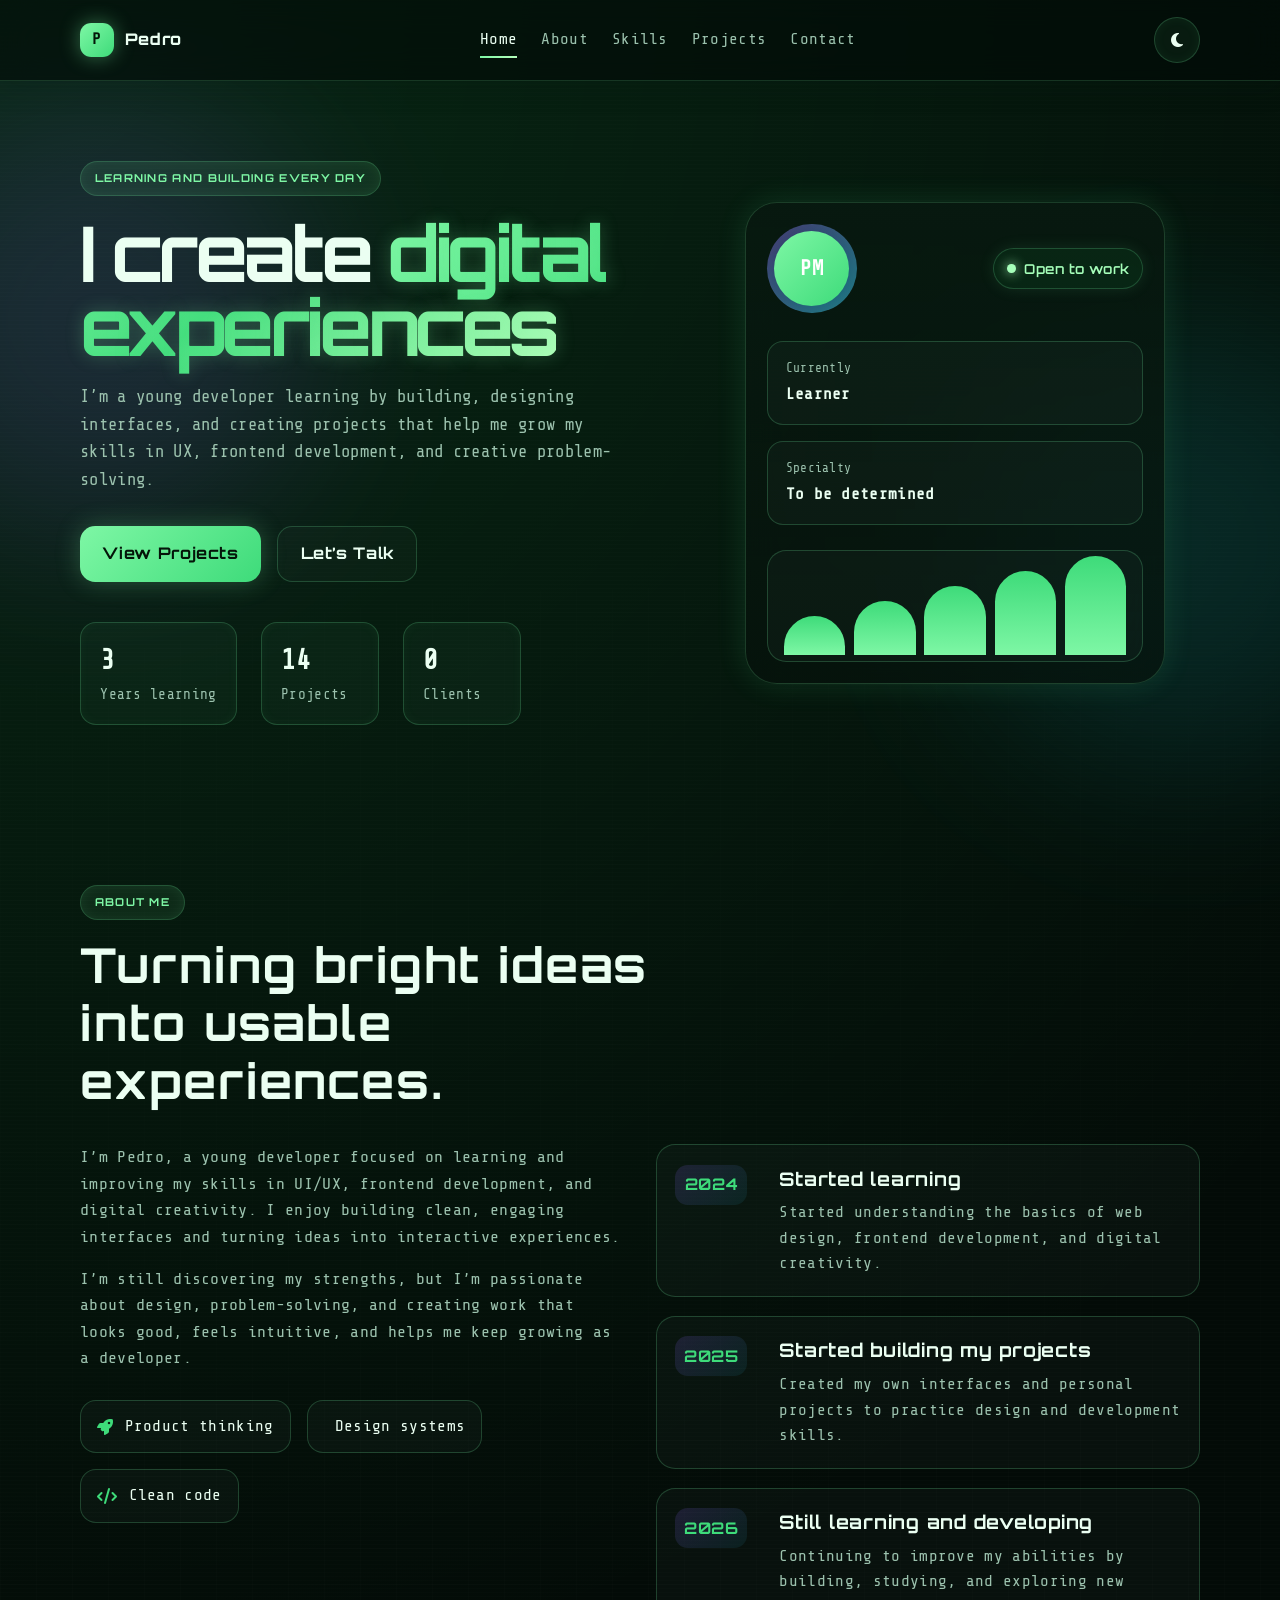
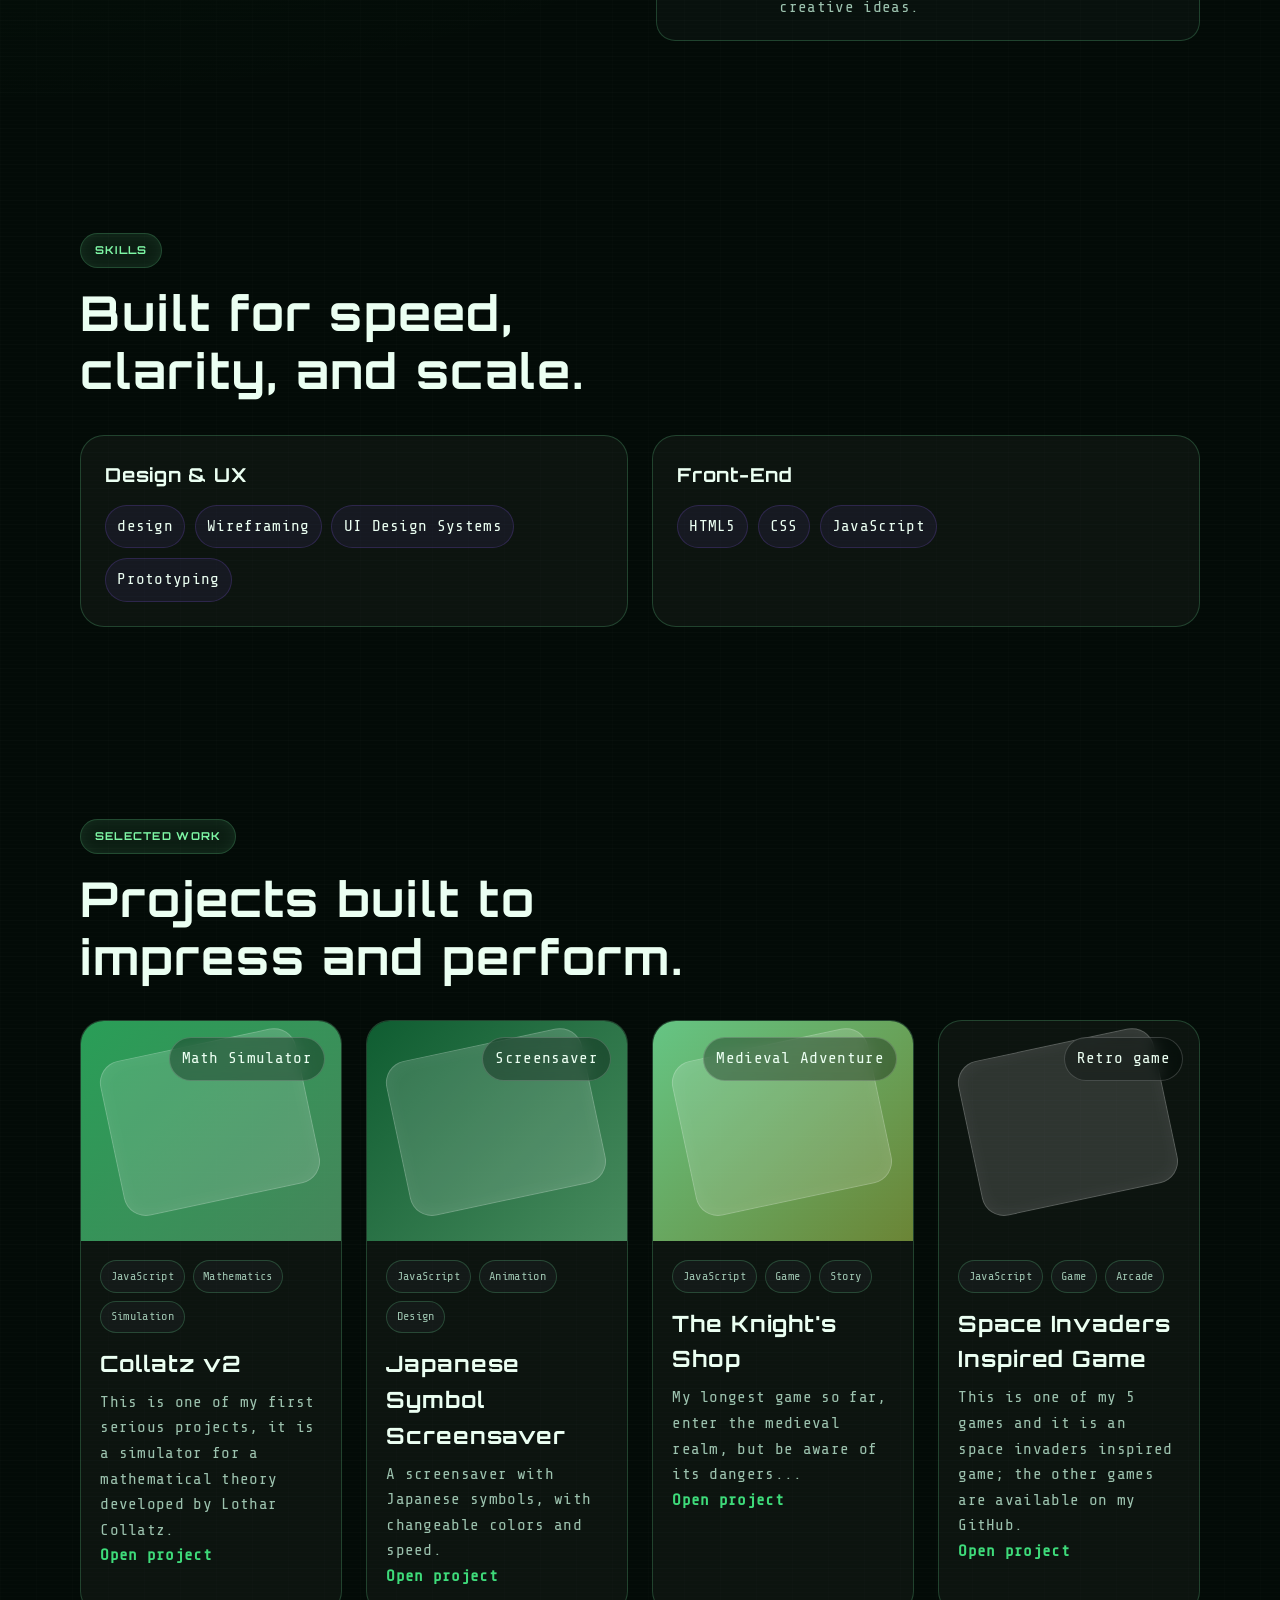
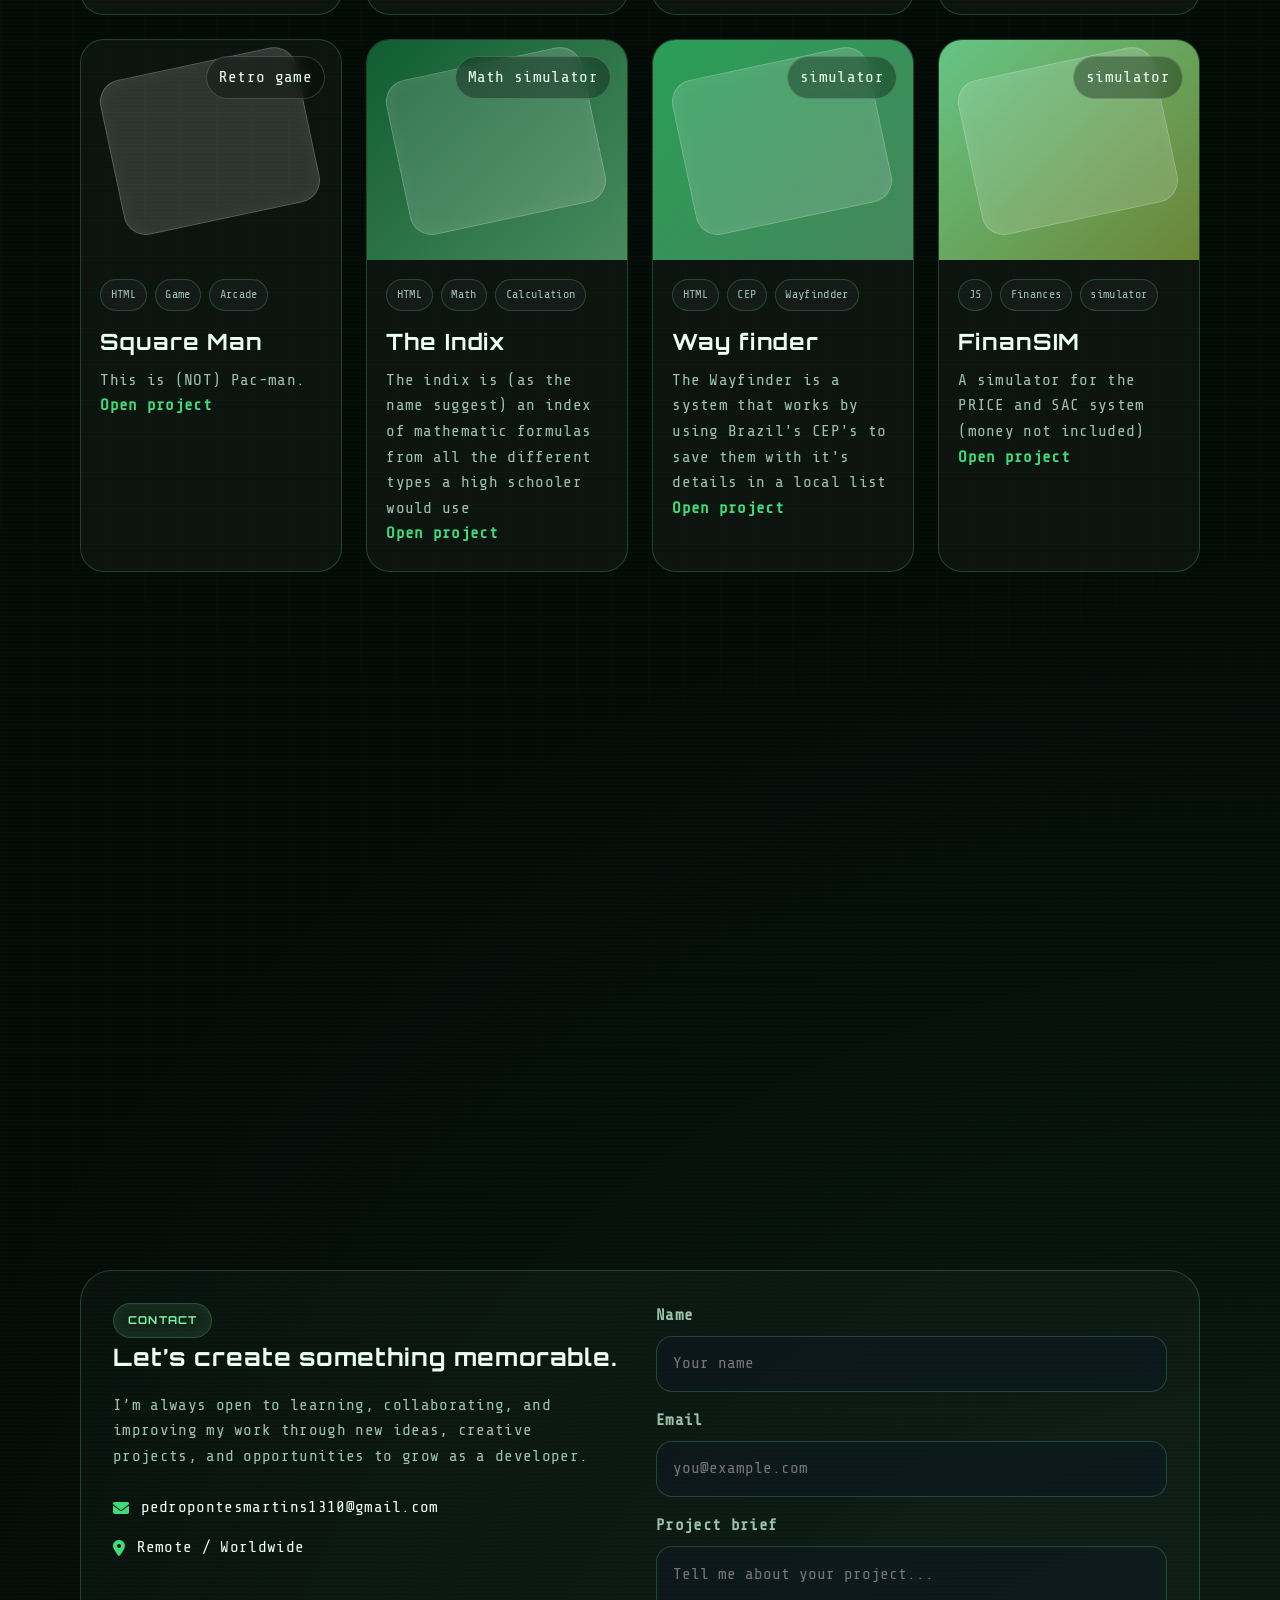
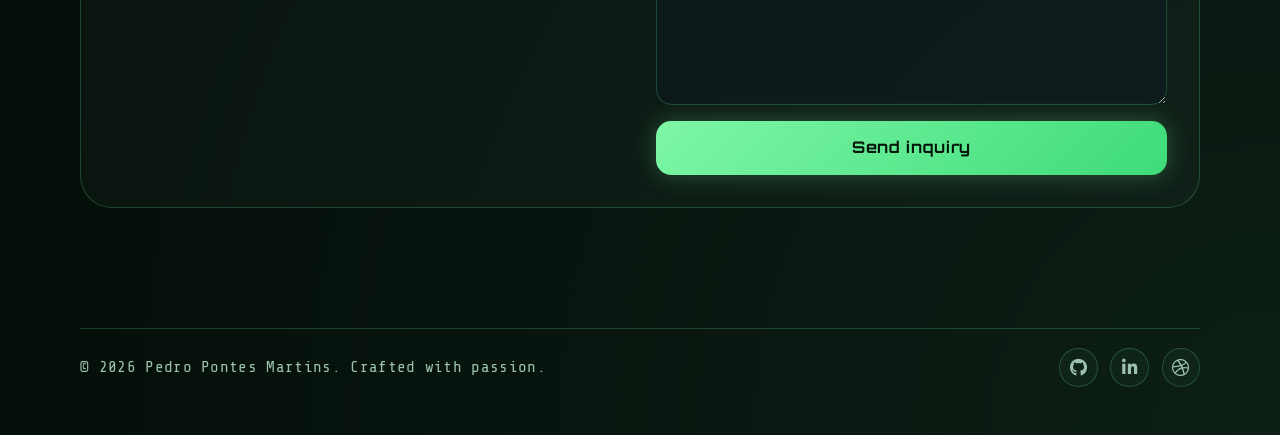
==== index.html @ 1a8ce8d9 "blank" ====
<!DOCTYPE html>
<html lang="en">

<head>
  <meta charset="UTF-8" />
  <meta name="viewport" content="width=device-width, initial-scale=1.0" />
  <meta name="description"
    content="Interactive portfolio website for a creative developer showcasing projects, skills, and contact details." />
  <title>Pedro Pontes Martins | Portfolio</title>
  <link rel="preconnect" href="https://fonts.googleapis.com" />
  <link rel="preconnect" href="https://fonts.gstatic.com" crossorigin />
  <link href="https://fonts.googleapis.com/css2?family=Inter:wght@400;500;600;700;800;900&display=swap"
    rel="stylesheet" />
  <link rel="stylesheet" href="https://cdnjs.cloudflare.com/ajax/libs/font-awesome/6.5.2/css/all.min.css"
    crossorigin="anonymous" referrerpolicy="no-referrer" />
  <link rel="stylesheet" href="Portvisuals.css" />
  <script defer src="portcntrl.js"></script>
</head>

<body>
  <div class="page-shell">
    <div class="bg-orb orb-1"></div>
    <div class="bg-orb orb-2"></div>
    <div class="bg-grid"></div>

    <header class="site-header">
      <div class="container nav-wrap">
        <a href="#home" class="brand" aria-label="Home">
          <span class="brand-mark">P</span>
          <span class="brand-text">Pedro</span>
        </a>

        <button class="nav-toggle" aria-label="Toggle navigation" aria-expanded="false">
          <span></span>
          <span></span>
          <span></span>
        </button>

        <nav class="site-nav" aria-label="Main navigation">
          <a href="#home">Home</a>
          <a href="#about">About</a>
          <a href="#skills">Skills</a>
          <a href="#projects">Projects</a>
          <a href="#contact">Contact</a>
        </nav>

        <button class="theme-toggle" aria-label="Toggle theme">
          <i class="fa-solid fa-moon"></i>
        </button>
      </div>
    </header>

    <main>
      <section id="home" class="hero section">
        <div class="container hero-layout">
          <div class="hero-copy reveal">
            <span class="eyebrow">Learning and building every day</span>
            <h1>
              I create <span>digital experiences</span>
            </h1>
            <p>
              I’m a young developer learning by building, designing interfaces, and creating
              projects that help me grow my skills in UX, frontend development, and creative problem-solving.
            </p>

            <div class="cta-row">
              <a href="#projects" class="btn btn-primary">View Projects</a>
              <a href="#contact" class="btn btn-secondary">Let’s Talk</a>
            </div>

            <ul class="mini-stats" aria-label="Key stats">
              <li>
                <strong>3</strong>
                <span>Years learning</span>
              </li>
              <li>
                <strong>14</strong>
                <span>Projects</span>
              </li>
              <li>
                <strong>0</strong>
                <span>Clients</span>
              </li>
            </ul>
          </div>

          <div class="hero-visual reveal">
            <div class="profile-card glass">
              <div class="profile-header">
                <div class="avatar-ring">
                  <div class="avatar">PM</div>
                </div>
                <div class="status-pill">
                  <span class="dot"></span>
                  Open to work
                </div>
              </div>

              <div class="profile-body">
                <div class="info-block">
                  <span class="label">Currently</span>
                  <strong>Learner</strong>
                </div>
                <div class="info-block">
                  <span class="label">Specialty</span>
                  <strong>To be determined</strong>
                </div>
              </div>

              <div class="signal-bars" aria-label="Performance metrics">
                <span style="--i: 1"></span>
                <span style="--i: 2"></span>
                <span style="--i: 3"></span>
                <span style="--i: 4"></span>
                <span style="--i: 5"></span>
              </div>
            </div>
          </div>
        </div>
      </section>

      <section id="about" class="section about">
        <div class="container">
          <div class="section-heading reveal">
            <span class="eyebrow">About me</span>
            <h2>Turning bright ideas into usable experiences.</h2>
          </div>

          <div class="about-grid">
            <div class="about-copy reveal">
              <p>
                I’m Pedro, a young developer focused on learning and improving my skills in UI/UX,
                frontend development, and digital creativity. I enjoy building clean, engaging interfaces
                and turning ideas into interactive experiences.
              </p>
              <p>
                I’m still discovering my strengths, but I’m passionate about design, problem-solving,
                and creating work that looks good, feels intuitive, and helps me keep growing as a developer.
              </p>
              <div class="about-highlights">
                <div class="highlight-item">
                  <i class="fa-solid fa-rocket"></i>
                  <span>Product thinking</span>
                </div>
                <div class="highlight-item">
                  <i class="fa-solid fa-sparkles"></i>
                  <span>Design systems</span>
                </div>
                <div class="highlight-item">
                  <i class="fa-solid fa-code"></i>
                  <span>Clean code</span>
                </div>
              </div>
            </div>

            <div class="timeline reveal">
              <div class="timeline-item">
                <span class="time">2024</span>
                <div>
                  <h3>Started learning</h3>
                  <p>Started understanding the basics of web design, frontend development, and digital creativity.</p>
                </div>
              </div>
              <div class="timeline-item">
                <span class="time">2025</span>
                <div>
                  <h3>Started building my projects</h3>
                  <p>Created my own interfaces and personal projects to practice design and development skills.</p>
                </div>
              </div>
              <div class="timeline-item">
                <span class="time">2026</span>
                <div>
                  <h3>Still learning and developing</h3>
                  <p>Continuing to improve my abilities by building, studying, and exploring new creative ideas.</p>
                </div>
              </div>
            </div>
          </div>
        </div>
      </section>

      <section id="skills" class="section skills">
        <div class="container">
          <div class="section-heading reveal">
            <span class="eyebrow">Skills</span>
            <h2>Built for speed, clarity, and scale.</h2>
          </div>

          <div class="skills-grid">
            <div class="skill-card reveal">
              <h3>Design & UX</h3>
              <ul>
                <li>design</li>
                <li>Wireframing</li>
                <li>UI Design Systems</li>
                <li>Prototyping</li>
              </ul>
            </div>

            <div class="skill-card reveal">
              <h3>Front-End</h3>
              <ul>
                <li>HTML5</li>
                <li>CSS </li>
                <li>JavaScript </li>
              </ul>
            </div>

          </div>
        </div>
      </section>

      <section id="projects" class="section projects">
        <div class="container">
          <div class="section-heading reveal">
            <span class="eyebrow">Selected work</span>
            <h2>Projects built to impress and perform.</h2>
          </div>

          <div class="projects-grid">
            <article class="project-card reveal" data-category="web product">
              <div class="project-image gradient-1">
                <span class="project-badge">Math Simulator</span>
              </div>
              <div class="project-content">
                <div class="project-meta">
                  <span>JavaScript</span>
                  <span>Mathematics</span>
                  <span>Simulation</span>
                </div>
                <h3>Collatz v2</h3>
                <p>This is one of my first serious projects, it is a simulator for a mathematical theory developed by
                  Lothar Collatz.</p>
                <a class="project-link" href="https://pedropontesmartins1310-max.github.io/Collatz-v2/" target="_blank"
                  rel="noreferrer">Open project</a>
              </div>
            </article>

            <article class="project-card reveal" data-category="creative web app">
              <div class="project-image gradient-2">
                <span class="project-badge">Screensaver</span>
              </div>
              <div class="project-content">
                <div class="project-meta">
                  <span>JavaScript</span>
                  <span>Animation</span>
                  <span>Design</span>
                </div>
                <h3>Japanese Symbol Screensaver</h3>
                <p>A screensaver with Japanese symbols, with changeable colors and speed.</p>
                <a class="project-link" href="https://pedropontesmartins1310-max.github.io/Screen_saver/"
                  target="_blank" rel="noreferrer">Open project</a>
              </div>
            </article>

            <article class="project-card reveal" data-category="game">
              <div class="project-image gradient-3">
                <span class="project-badge">Medieval Adventure</span>
              </div>
              <div class="project-content">
                <div class="project-meta">
                  <span>JavaScript</span>
                  <span>Game</span>
                  <span>Story</span>
                </div>
                <h3>The Knight's Shop</h3>
                <p>My longest game so far, enter the medieval realm, but be aware of its dangers...</p>
                <a class="project-link" href="https://pedropontesmartins1310-max.github.io/the-Kights-shop/"
                  target="_blank" rel="noreferrer">Open project</a>
              </div>
            </article>

            <article class="project-card reveal" data-category="game">
              <div class="project-image gradient-4">
                <span class="project-badge">Retro game</span>
              </div>
              <div class="project-content">
                <div class="project-meta">
                  <span>JavaScript</span>
                  <span>Game</span>
                  <span>Arcade</span>
                </div>
                <h3>Space Invaders Inspired Game</h3>
                <p>This is one of my 5 games and it is an space invaders inspired game; the other games are
                  available on my GitHub.</p>
                <a class="project-link" href="https://pedropontesmartins1310-max.github.io/GAMES/" target="_blank"
                  rel="noreferrer">Open project</a>
              </div>
            </article>
             <article class="project-card reveal" data-category="game">
              <div class="project-image gradient-4">
                <span class="project-badge">Retro game</span>
              </div>
              <div class="project-content">
                <div class="project-meta">
                  <span>HTML</span>
                  <span>Game</span>
                  <span>Arcade</span>
                </div>
                <h3>Square Man</h3>
                <p>This is (NOT) Pac-man.</p>
                <a class="project-link" href="https://pedropontesmartins1310-max.github.io/Square-man/" target="_blank"
                  rel="noreferrer">Open project</a>
              </div>
            </article>
         <article class="project-card reveal" data-category="web product">
              <div class="project-image gradient-2">
                <span class="project-badge">Math simulator</span>
              </div>
              <div class="project-content">
                <div class="project-meta">
                  <span>HTML</span>
                  <span>Math</span>
                  <span>Calculation</span>
                </div>
                <h3>The Indix</h3>
                <p>The indix is (as the name suggest) an index of mathematic formulas from all the different types a high schooler would use</p>
                <a class="project-link" href="https://pedropontesmartins1310-max.github.io/The-indix/" target="_blank"
                  rel="noreferrer">Open project</a>
               </article>
         <article class="project-card reveal" data-category="web product">
              <div class="project-image gradient-1">
                <span class="project-badge">simulator</span>
              </div>
              <div class="project-content">
                <div class="project-meta">
                  <span>HTML</span>
                  <span>CEP</span>
                  <span>Wayfindder</span>
                </div>
                <h3>Way finder</h3>
                <p>The Wayfinder is a system that works by using Brazil's CEP's to save them with it's details in a local list</p>
                <a class="project-link" href="https://pedropontesmartins1310-max.github.io/Wayfinder/" target="_blank"
                  rel="noreferrer">Open project</a>
              </div>
            </article>
          <article class="project-card reveal" data-category="web product">
              <div class="project-image gradient-3">
                <span class="project-badge">simulator</span>
              </div>
              <div class="project-content">
                <div class="project-meta">
                  <span>JS</span>
                  <span>Finances</span>
                  <span>simulator</span>
                </div>
                <h3>FinanSIM</h3>
                <p>A simulator for the PRICE and SAC system (money not included)</p>
                <a class="project-link" href="https://pedropontesmartins1310-max.github.io/FinanSIM_simulador/" target="_blank"
                  rel="noreferrer">Open project</a>
              </div>
            </article>
          <article class="project-card reveal" data-category="web product">
              <div class="project-image gradient-1">
                <span class="project-badge">simulator</span>
              </div>
              <div class="project-content">
                <div class="project-meta">
                  <span>JS</span>
                  <span>Finances</span>
                  <span>simulator</span>
                </div>
                <h3>InvestSIM</h3>
                <p>Uma calculadora de juros simples e composto para você preparar para investir</p>
                <a class="project-link" href="https://pedropontesmartins1310-max.github.io/InvestSIM/" target="_blank"
                  rel="noreferrer">Open project</a>
              </div>
            </article>
          </div>
  </div>       
<div>
  </article>
  </section>

  <section id="contact" class="section contact">
    <div class="container contact-wrap reveal">
      <div class="contact-copy">
        <span class="eyebrow">Contact</span>
        <h2>Let’s create something memorable.</h2>
        <p>
          I’m always open to learning, collaborating, and improving my work through new ideas,
          creative projects, and opportunities to grow as a developer.
        </p>
        <ul class="contact-list">
          <li><i class="fa-solid fa-envelope"></i>pedropontesmartins1310@gmail.com</li>
          <li><i class="fa-solid fa-location-dot"></i> Remote / Worldwide</li>
        </ul>
      </div>

      <form class="contact-form">
        <div class="input-group">
          <label for="name">Name</label>
          <input id="name" type="text" placeholder="Your name" />
        </div>
        <div class="input-group">
          <label for="email">Email</label>
          <input id="email" type="email" placeholder="you@example.com" />
        </div>
        <div class="input-group">
          <label for="message">Project brief</label>
          <textarea id="message" rows="5" placeholder="Tell me about your project..."></textarea>
        </div>
        <button type="submit" class="btn btn-primary">Send inquiry</button>
      </form>
    </div>
  </section>
  </main>

  <footer class="site-footer">
    <div class="container footer-wrap">
      <p>© 2026 Pedro Pontes Martins. Crafted with passion.</p>
      <div class="socials" aria-label="Social media links">
        <a href="https://github.com/pedropontesmartins1310-max" target="_blank" rel="noreferrer" aria-label="GitHub"><i
            class="fa-brands fa-github"></i></a>
        <a href="#" aria-label="LinkedIn"><i class="fa-brands fa-linkedin-in"></i></a>
        <a href="#" aria-label="Dribbble"><i class="fa-brands fa-dribbble"></i></a>
      </div>
    </div>
  </footer>
  </div>

  <div class="modal" aria-hidden="true" role="dialog" aria-modal="true">
    <div class="modal-backdrop" data-close="true"></div>
    <div class="modal-panel">
      <button class="modal-close" aria-label="Close modal">
        <i class="fa-solid fa-xmark"></i>
      </button>
      <div class="modal-content"></div>
    </div>
  </div>
</body>

</html>
---- Portvisuals.css ----
@import url('https://fonts.googleapis.com/css2?family=Orbitron:wght@400;500;700;800;900&family=Share+Tech+Mono:wght@400;700&display=swap');

:root {
  --bg: #030b07;
  --bg-alt: #071a10;
  --panel: rgba(10, 24, 16, 0.75);
  --panel-strong: #081a11;
  --panel-soft: rgba(12, 31, 20, 0.82);
  --text: #ebfff2;
  --muted: #9cc2ae;
  --line: rgba(120, 255, 169, 0.2);
  --primary: #7ef7a5;
  --primary-2: #3edb7a;
  --primary-3: #b5ffbc;
  --accent: #d0ff73;
  --shadow: 0 30px 80px rgba(6, 18, 10, 0.8);
  --radius: 24px;
  --container: min(1120px, calc(100% - 2.2rem));
}

body.light-theme {
  --bg: #edfdf2;
  --bg-alt: #dff8e6;
  --panel: rgba(255, 255, 255, 0.8);
  --panel-strong: #f6fff9;
  --panel-soft: rgba(245, 255, 248, 0.85);
  --text: #0d1c12;
  --muted: #3f5c4d;
  --line: rgba(19, 66, 38, 0.12);
  --primary: #2cb563;
  --primary-2: #0f9a4d;
  --primary-3: #64d78f;
  --accent: #6acb7a;
  --shadow: 0 26px 50px rgba(12, 45, 26, 0.12);
}

* {
  box-sizing: border-box;
  margin: 0;
  padding: 0;
}

html {
  scroll-behavior: smooth;
}

body {
  font-family: "Share Tech Mono", "Consolas", monospace;
  background: var(--bg);
  color: var(--text);
  line-height: 1.6;
  overflow-x: hidden;
  letter-spacing: 0.02em;
  transition: background 0.35s ease, color 0.35s ease;
}

h1, h2, h3, h4, .brand-text, .eyebrow, .btn, .status-pill, .time {
  font-family: "Orbitron", "Segoe UI", sans-serif;
  letter-spacing: 0.04em;
}

img {
  max-width: 100%;
  display: block;
}

a {
  color: inherit;
  text-decoration: none;
}

button,
input,
textarea {
  font: inherit;
}

button {
  cursor: pointer;
  border: none;
  background: none;
}

.page-shell {
  position: relative;
  min-height: 100vh;
  background:
    radial-gradient(circle at top left, rgba(43, 255, 120, 0.12), transparent 32%),
    radial-gradient(circle at bottom right, rgba(116, 255, 180, 0.08), transparent 28%),
    var(--bg);
}

.page-shell::before {
  content: "";
  position: absolute;
  inset: 0;
  background: repeating-linear-gradient(
    to bottom,
    rgba(255, 255, 255, 0.03),
    rgba(255, 255, 255, 0.03) 1px,
    transparent 1px,
    transparent 4px
  );
  pointer-events: none;
  opacity: 0.3;
}

.container {
  width: var(--container);
  margin: 0 auto;
}

.section {
  padding: 6rem 0;
}

.eyebrow {
  display: inline-flex;
  padding: 0.5rem 0.85rem;
  border-radius: 999px;
  border: 1px solid var(--line);
  background: rgba(126, 247, 165, 0.08);
  color: var(--primary);
  letter-spacing: 0.12em;
  text-transform: uppercase;
  font-size: 0.68rem;
  font-weight: 700;
  box-shadow: inset 0 0 14px rgba(126, 247, 165, 0.08);
}

.section-heading {
  margin-bottom: 2.2rem;
}

.section-heading h2 {
  margin-top: 1rem;
  font-size: clamp(2rem, 4vw, 3rem);
  line-height: 1.2;
  max-width: 620px;
}

.glass {
  background: rgba(15, 23, 42, 0.4);
  border: 1px solid var(--line);
  box-shadow: var(--shadow);
  backdrop-filter: blur(16px);
  -webkit-backdrop-filter: blur(16px);
}

.bg-orb {
  position: absolute;
  width: 28rem;
  height: 28rem;
  border-radius: 50%;
  filter: blur(90px);
  opacity: 0.38;
  pointer-events: none;
}

.orb-1 {
  top: 6rem;
  left: -8rem;
  background: rgba(139, 92, 246, 0.4);
}

.orb-2 {
  right: -8rem;
  top: 20rem;
  background: rgba(34, 211, 238, 0.3);
}

.bg-grid {
  position: absolute;
  inset: 0;
  background-image: linear-gradient(rgba(255,255,255,0.04) 1px, transparent 1px), linear-gradient(90deg, rgba(255,255,255,0.04) 1px, transparent 1px);
  background-size: 36px 36px;
  mask-image: radial-gradient(circle at center, black 45%, transparent 100%);
  opacity: 0.22;
  pointer-events: none;
}

.site-header {
  position: sticky;
  top: 0;
  z-index: 30;
  backdrop-filter: blur(18px);
  -webkit-backdrop-filter: blur(18px);
  background: rgba(3, 11, 7, 0.62);
  border-bottom: 1px solid rgba(126, 247, 165, 0.16);
  box-shadow: 0 8px 24px rgba(8, 30, 17, 0.18);
}

body.light-theme .site-header {
  background: rgba(237, 253, 242, 0.74);
}

.nav-wrap {
  display: flex;
  align-items: center;
  justify-content: space-between;
  gap: 1rem;
  min-height: 5rem;
}

.brand {
  display: inline-flex;
  align-items: center;
  gap: 0.7rem;
  font-weight: 800;
  letter-spacing: 0.03em;
}

.brand-mark {
  display: grid;
  place-items: center;
  width: 2.1rem;
  height: 2.1rem;
  border-radius: 0.7rem;
  background: linear-gradient(135deg, var(--primary), var(--primary-2));
  box-shadow: 0 0 20px rgba(126, 247, 165, 0.4);
  color: #021608;
}

.site-nav {
  display: flex;
  align-items: center;
  gap: 1.5rem;
  color: var(--muted);
}

.site-nav a {
  position: relative;
  transition: color 0.25s ease;
}

.site-nav a::after {
  content: "";
  position: absolute;
  left: 0;
  bottom: -0.35rem;
  width: 100%;
  height: 2px;
  background: linear-gradient(90deg, var(--primary), var(--primary-3));
  transform: scaleX(0);
  transform-origin: left;
  transition: transform 0.25s ease;
}

.site-nav a:hover,
.site-nav a.active {
  color: var(--text);
}

.site-nav a:hover::after,
.site-nav a.active::after {
  transform: scaleX(1);
}

.theme-toggle,
.nav-toggle {
  display: grid;
  place-items: center;
  width: 2.9rem;
  height: 2.9rem;
  border-radius: 50%;
  border: 1px solid var(--line);
  background: rgba(126, 247, 165, 0.06);
  color: var(--text);
  box-shadow: inset 0 0 12px rgba(126, 247, 165, 0.05);
  transition: transform 0.2s ease, border-color 0.2s ease, box-shadow 0.2s ease;
}

.theme-toggle:hover,
.nav-toggle:hover {
  transform: translateY(-2px);
  border-color: rgba(139, 92, 246, 0.5);
}

.nav-toggle {
  display: none;
  flex-direction: column;
  gap: 0.35rem;
}

.nav-toggle span {
  display: block;
  width: 1.25rem;
  height: 2px;
  border-radius: 999px;
  background: var(--text);
}

.hero {
  padding-top: 5rem;
  padding-bottom: 4rem;
}

.hero-layout {
  display: grid;
  grid-template-columns: 1.1fr 0.9fr;
  align-items: center;
  gap: 2rem;
}

.hero-copy h1 {
  margin-top: 1.25rem;
  font-size: clamp(3rem, 6vw, 5rem);
  line-height: 0.96;
  letter-spacing: -0.06em;
  max-width: 620px;
}

.hero-copy h1 span {
  background: linear-gradient(135deg, var(--primary), var(--primary-2) 48%, var(--primary-3));
  -webkit-background-clip: text;
  background-clip: text;
  color: transparent;
  text-shadow: 0 0 18px rgba(126, 247, 165, 0.25);
}

.hero-copy p {
  margin-top: 1.2rem;
  max-width: 560px;
  color: var(--muted);
  font-size: 1.08rem;
}

.cta-row {
  display: flex;
  flex-wrap: wrap;
  gap: 1rem;
  margin-top: 2rem;
}

.btn {
  display: inline-flex;
  align-items: center;
  justify-content: center;
  min-height: 3.25rem;
  padding: 0.9rem 1.4rem;
  border-radius: 0.95rem;
  font-weight: 700;
  transition: transform 0.2s ease, box-shadow 0.2s ease;
}

.btn:hover {
  transform: translateY(-2px);
}

.btn-primary {
  color: #041509;
  background: linear-gradient(135deg, var(--primary), var(--primary-2));
  box-shadow: 0 0 24px rgba(126, 247, 165, 0.25);
}

.btn-secondary {
  border: 1px solid var(--line);
  background: rgba(255, 255, 255, 0.02);
}

.mini-stats {
  list-style: none;
  display: flex;
  flex-wrap: wrap;
  gap: 1.5rem;
  margin-top: 2.5rem;
}

.mini-stats li {
  min-width: 118px;
  padding: 1rem 1.2rem;
  border: 1px solid var(--line);
  background: rgba(126, 247, 165, 0.04);
  border-radius: 1rem;
  box-shadow: inset 0 0 12px rgba(126, 247, 165, 0.04);
}

.mini-stats strong {
  display: block;
  font-size: 1.7rem;
}

.mini-stats span {
  color: var(--muted);
  font-size: 0.9rem;
}

.hero-visual {
  display: flex;
  justify-content: center;
}

.profile-card {
  position: relative;
  width: min(420px, 100%);
  padding: 1.3rem;
  border-radius: 2rem;
  background: linear-gradient(180deg, rgba(8, 25, 16, 0.9), rgba(6, 18, 12, 0.7));
  border: 1px solid rgba(126, 247, 165, 0.18);
  box-shadow: 0 0 30px rgba(94, 255, 160, 0.12);
}

body.light-theme .profile-card {
  background: linear-gradient(180deg, rgba(255,255,255,0.9), rgba(240, 255, 246, 0.76));
}

.profile-header {
  display: flex;
  align-items: center;
  justify-content: space-between;
  gap: 1rem;
  margin-bottom: 1.7rem;
}

.avatar-ring {
  display: grid;
  place-items: center;
  width: 5.6rem;
  height: 5.6rem;
  border-radius: 50%;
  background: linear-gradient(135deg, rgba(139, 92, 246, 0.4), rgba(34, 211, 238, 0.5));
  box-shadow: inset 0 0 18px rgba(255,255,255,0.08);
}

.avatar {
  width: 4.7rem;
  height: 4.7rem;
  display: grid;
  place-items: center;
  border-radius: 50%;
  background: linear-gradient(135deg, var(--primary), var(--primary-2));
  font-weight: 800;
  font-size: 1.3rem;
  color: white;
}

.status-pill {
  display: inline-flex;
  align-items: center;
  gap: 0.5rem;
  padding: 0.55rem 0.8rem;
  border-radius: 999px;
  border: 1px solid var(--line);
  background: rgba(34, 197, 94, 0.08);
  color: #a6ffba;
  font-size: 0.85rem;
  font-weight: 600;
  box-shadow: 0 0 16px rgba(126, 247, 165, 0.1);
}

.dot {
  width: 0.55rem;
  height: 0.55rem;
  border-radius: 50%;
  background: currentColor;
  box-shadow: 0 0 12px currentColor;
}

.profile-body {
  display: grid;
  gap: 1rem;
}

.info-block {
  padding: 1rem 1.1rem;
  border-radius: 1rem;
  background: rgba(148, 163, 184, 0.04);
  border: 1px solid var(--line);
}

.label {
  display: block;
  color: var(--muted);
  font-size: 0.8rem;
  margin-bottom: 0.25rem;
}

.signal-bars {
  display: flex;
  align-items: end;
  gap: 0.55rem;
  height: 7rem;
  margin-top: 1.6rem;
  padding: 1.25rem 1rem 0.4rem;
  border-radius: 1.2rem;
  background: rgba(148, 163, 184, 0.04);
  border: 1px solid var(--line);
}

.signal-bars span {
  display: block;
  flex: 1;
  border-radius: 999px 999px 0 0;
  background: linear-gradient(180deg, var(--primary-2), var(--primary));
  height: calc(28% + (var(--i) * 18%));
  animation: pulse 2.4s ease-in-out infinite;
  animation-delay: calc(var(--i) * 0.16s);
}

@keyframes pulse {
  0%, 100% { opacity: 0.55; transform: scaleY(0.95); }
  50% { opacity: 1; transform: scaleY(1); }
}

.about-grid {
  display: grid;
  grid-template-columns: 1fr 1fr;
  gap: 2rem;
  align-items: start;
}

.about-copy p {
  color: var(--muted);
  font-size: 1.03rem;
  margin-bottom: 1rem;
}

.about-highlights {
  display: flex;
  flex-wrap: wrap;
  gap: 1rem;
  margin-top: 1.8rem;
}

.highlight-item {
  display: inline-flex;
  align-items: center;
  gap: 0.7rem;
  min-height: 3.1rem;
  padding: 0.8rem 1rem;
  border-radius: 1rem;
  background: rgba(148, 163, 184, 0.04);
  border: 1px solid var(--line);
}

.highlight-item i {
  color: var(--primary-2);
}

.timeline {
  display: grid;
  gap: 1.2rem;
}

.timeline-item {
  display: grid;
  grid-template-columns: 88px 1fr;
  gap: 1rem;
  padding: 1.2rem 1.15rem;
  border-radius: 1.2rem;
  background: rgba(148, 163, 184, 0.04);
  border: 1px solid var(--line);
}

.time {
  display: inline-flex;
  align-items: center;
  justify-content: center;
  width: 4.5rem;
  height: 2.5rem;
  border-radius: 0.8rem;
  background: linear-gradient(135deg, rgba(139, 92, 246, 0.16), rgba(34, 211, 238, 0.08));
  color: var(--primary-2);
  font-weight: 700;
}

.timeline-item h3 {
  margin-bottom: 0.35rem;
}

.timeline-item p {
  color: var(--muted);
}

.skills-grid,
.projects-grid {
  display: grid;
  grid-template-columns: repeat(auto-fit, minmax(260px, 1fr));
  gap: 1.5rem;
  align-items: stretch;
}

.skill-card,
.project-card {
  background: rgba(62, 65, 62, 0.171);
  border: 1px solid var(--line);
  border-radius: 1.5rem;
  overflow: hidden;
  transition: transform 0.25s ease, border-color 0.25s ease, box-shadow 0.25s ease;
}

.skill-card:hover,
.project-card:hover {
  transform: translateY(-6px);
  border-color: rgba(0, 255, 0, 0.288);
  box-shadow: 0 0 24px rgba(126, 247, 165, 0.12), var(--shadow);
}

.skill-card {
  padding: 1.5rem;
}

.skill-card h3 {
  margin-bottom: 0.9rem;
  font-size: 1.2rem;
}

.skill-card ul {
  list-style: none;
  display: flex;
  flex-wrap: wrap;
  gap: 0.6rem;
}

.skill-card li {
  padding: 0.5rem 0.7rem;
  border-radius: 999px;
  background: rgba(139, 92, 246, 0.08);
  color: var(--text);
  border: 1px solid rgba(139, 92, 246, 0.2);
}

.filter-bar {
  display: flex;
  flex-wrap: wrap;
  gap: 0.7rem;
  margin-bottom: 1.75rem;
}

.filter-btn {
  padding: 0.7rem 1rem;
  border: 1px solid var(--line);
  border-radius: 999px;
  background: rgba(126, 247, 165, 0.04);
  color: var(--muted);
  transition: all 0.2s ease;
}

.filter-btn.active,
.filter-btn:hover {
  background: linear-gradient(135deg, var(--primary), var(--primary-2));
  color: #03170a;
  border-color: transparent;
  box-shadow: 0 0 18px rgba(126, 247, 165, 0.22);
}

.project-card {
  display: flex;
  flex-direction: column;
  width: 100%;
  min-width: 0;
}

.project-image {
  position: relative;
  min-height: 220px;
  display: flex;
  align-items: flex-start;
  justify-content: flex-end;
  padding: 1rem;
  isolation: isolate;
}

.project-image::before {
  content: "";
  position: absolute;
  inset: 10% 12% 18% 11%;
  border-radius: 1.4rem;
  background: rgba(255,255,255,0.14);
  border: 1px solid rgba(255,255,255,0.2);
  transform: rotate(-12deg);
  box-shadow: inset 0 0 20px rgba(255,255,255,0.05);
}

.gradient-1 {
  background: linear-gradient(135deg, rgba(44, 173, 95, 0.9), rgba(126, 247, 165, 0.5));
}

.gradient-2 {
  background: linear-gradient(135deg, rgba(15, 99, 52, 0.92), rgba(126, 247, 165, 0.52));
}

.gradient-3 {
  background: linear-gradient(135deg, rgba(126, 247, 165, 0.78), rgba(210, 255, 95, 0.48));
}

.gredient-5{ background: linear-gradient(135deg, rgba(126, 247, 165, 0.78), rgba(210, 255, 95, 0.48));
}

.project-badge {
  position: relative;
  z-index: 1;
  display: inline-flex;
  padding: 0.5rem 0.75rem;
  border-radius: 999px;
  background: rgba(2, 11, 8, 0.34);
  backdrop-filter: blur(8px);
  border: 1px solid rgba(255,255,255,0.18);
  color: var(--text);
}

.project-content {
  padding: 1.2rem 1.2rem 1.5rem;
}

.project-meta {
  display: flex;
  flex-wrap: wrap;
  gap: 0.5rem;
  margin-bottom: 0.8rem;
}

.project-meta span {
  padding: 0.35rem 0.6rem;
  border-radius: 999px;
  background: rgba(148, 163, 184, 0.05);
  border: 1px solid var(--line);
  font-size: 0.75rem;
  color: var(--muted);
}

.project-content h3 {
  margin-bottom: 0.5rem;
  font-size: 1.4rem;
}

.project-content p {
  color: var(--muted);
}

.project-link {
  margin-top: 1rem;
  font-weight: 700;
  color: var(--primary-2);
}

.contact-wrap {
  display: grid;
  grid-template-columns: 1fr 1fr;
  gap: 2rem;
  padding: 2rem;
  border-radius: 2rem;
  border: 1px solid var(--line);
  background: rgba(148, 163, 184, 0.04);
}

.contact-copy p {
  color: var(--muted);
  margin-top: 1rem;
  max-width: 520px;
}

.contact-list {
  list-style: none;
  display: grid;
  gap: 0.9rem;
  margin-top: 1.6rem;
  color: var(--text);
}

.contact-list li {
  display: inline-flex;
  align-items: center;
  gap: 0.7rem;
}

.contact-list i {
  color: var(--primary-2);
}

.contact-form {
  display: grid;
  gap: 1rem;
}

.input-group {
  display: grid;
  gap: 0.45rem;
}

.input-group label {
  color: var(--muted);
  font-weight: 600;
}

.input-group input,
.input-group textarea {
  width: 100%;
  border: 1px solid var(--line);
  border-radius: 1rem;
  background: rgba(15, 23, 42, 0.32);
  color: var(--text);
  padding: 0.9rem 1rem;
  transition: border-color 0.2s ease, box-shadow 0.2s ease;
}

body.light-theme .input-group input,
body.light-theme .input-group textarea {
  background: rgba(255,255,255,0.75);
}

.input-group input:focus,
.input-group textarea:focus {
  outline: none;
  border-color: rgba(139, 92, 246, 0.7);
  box-shadow: 0 0 0 4px rgba(139, 92, 246, 0.12);
}

.site-footer {
  padding: 1.5rem 0 3rem;
}

.footer-wrap {
  display: flex;
  align-items: center;
  justify-content: space-between;
  gap: 1rem;
  padding-top: 1.2rem;
  border-top: 1px solid var(--line);
  color: var(--muted);
}

.socials {
  display: flex;
  align-items: center;
  gap: 0.8rem;
  font-size: 1.1rem;
}

.socials a {
  display: grid;
  place-items: center;
  width: 2.4rem;
  height: 2.4rem;
  border-radius: 50%;
  border: 1px solid var(--line);
  background: rgba(126, 247, 165, 0.04);
  transition: transform 0.2s ease, border-color 0.2s ease, box-shadow 0.2s ease;
}

.socials a:hover {
  transform: translateY(-2px);
  border-color: rgba(126, 247, 165, 0.6);
  box-shadow: 0 0 16px rgba(126, 247, 165, 0.14);
}

.modal {
  position: fixed;
  inset: 0;
  display: grid;
  place-items: center;
  opacity: 0;
  visibility: hidden;
  transition: opacity 0.25s ease;
  z-index: 50;
}

.modal.open {
  opacity: 1;
  visibility: visible;
}

.modal-backdrop {
  position: absolute;
  inset: 0;
  background: rgba(2, 6, 23, 0.7);
}

.modal-panel {
  position: relative;
  width: min(680px, calc(100% - 2rem));
  border-radius: 1.5rem;
  border: 1px solid var(--line);
  background: var(--panel-strong);
  box-shadow: 0 0 30px rgba(126, 247, 165, 0.1), var(--shadow);
  z-index: 1;
  overflow: hidden;
}

.modal-close {
  position: absolute;
  top: 1rem;
  right: 1rem;
  width: 2.5rem;
  height: 2.5rem;
  border-radius: 50%;
  color: var(--text);
  background: rgba(255,255,255,0.04);
  border: 1px solid var(--line);
}

.modal-content {
  padding: 1.5rem;
}

.modal-hero {
  min-height: 200px;
  border-radius: 1.2rem;
  margin-bottom: 1rem;
  padding: 1rem;
  display: flex;
  align-items: flex-end;
  justify-content: flex-start;
  background: linear-gradient(135deg, rgba(44, 173, 95, 0.9), rgba(126, 247, 165, 0.48));
}

.modal-content h3 {
  font-size: clamp(1.6rem, 3vw, 2.2rem);
  margin-bottom: 0.4rem;
}

.modal-copy {
  color: var(--muted);
  margin-bottom: 1rem;
}

.modal-tags {
  display: flex;
  flex-wrap: wrap;
  gap: 0.55rem;
  margin-bottom: 1rem;
}

.modal-tags span {
  padding: 0.45rem 0.7rem;
  border-radius: 999px;
  background: rgba(148, 163, 184, 0.04);
  border: 1px solid var(--line);
  color: var(--text);
}

.hidden {
  display: none !important;
}

.reveal {
  opacity: 0;
  transform: translateY(24px);
  transition: opacity 0.7s ease, transform 0.7s ease;
}

.reveal.visible {
  opacity: 1;
  transform: translateY(0);
}

@media (max-width: 900px) {
  .hero-layout,
  .about-grid,
  .contact-wrap,
  .skills-grid,
  .projects-grid {
    grid-template-columns: 1fr;
  }

  .site-nav {
    position: absolute;
    top: 100%;
    left: 50%;
    width: min(90vw, 320px);
    transform: translateX(-50%) translateY(-10px);
    opacity: 0;
    visibility: hidden;
    pointer-events: none;
    flex-direction: column;
    align-items: flex-start;
    background: rgba(4, 19, 11, 0.95);
    border: 1px solid var(--line);
    border-radius: 1rem;
    padding: 1rem;
    transition: all 0.25s ease;
  }

  body.light-theme .site-nav {
    background: rgba(255,255,255,0.92);
  }

  .site-nav.open {
    opacity: 1;
    visibility: visible;
    pointer-events: auto;
    transform: translateX(-50%) translateY(0);
  }

  .nav-toggle {
    display: inline-flex;
  }
}

@media (max-width: 620px) {
  .section {
    padding: 4.5rem 0;
  }

  .cta-row {
    flex-direction: column;
    align-items: stretch;
  }

  .btn {
    width: 100%;
  }

  .timeline-item {
    grid-template-columns: 1fr;
  }

  .footer-wrap {
    flex-direction: column;
    text-align: center;
  }
}
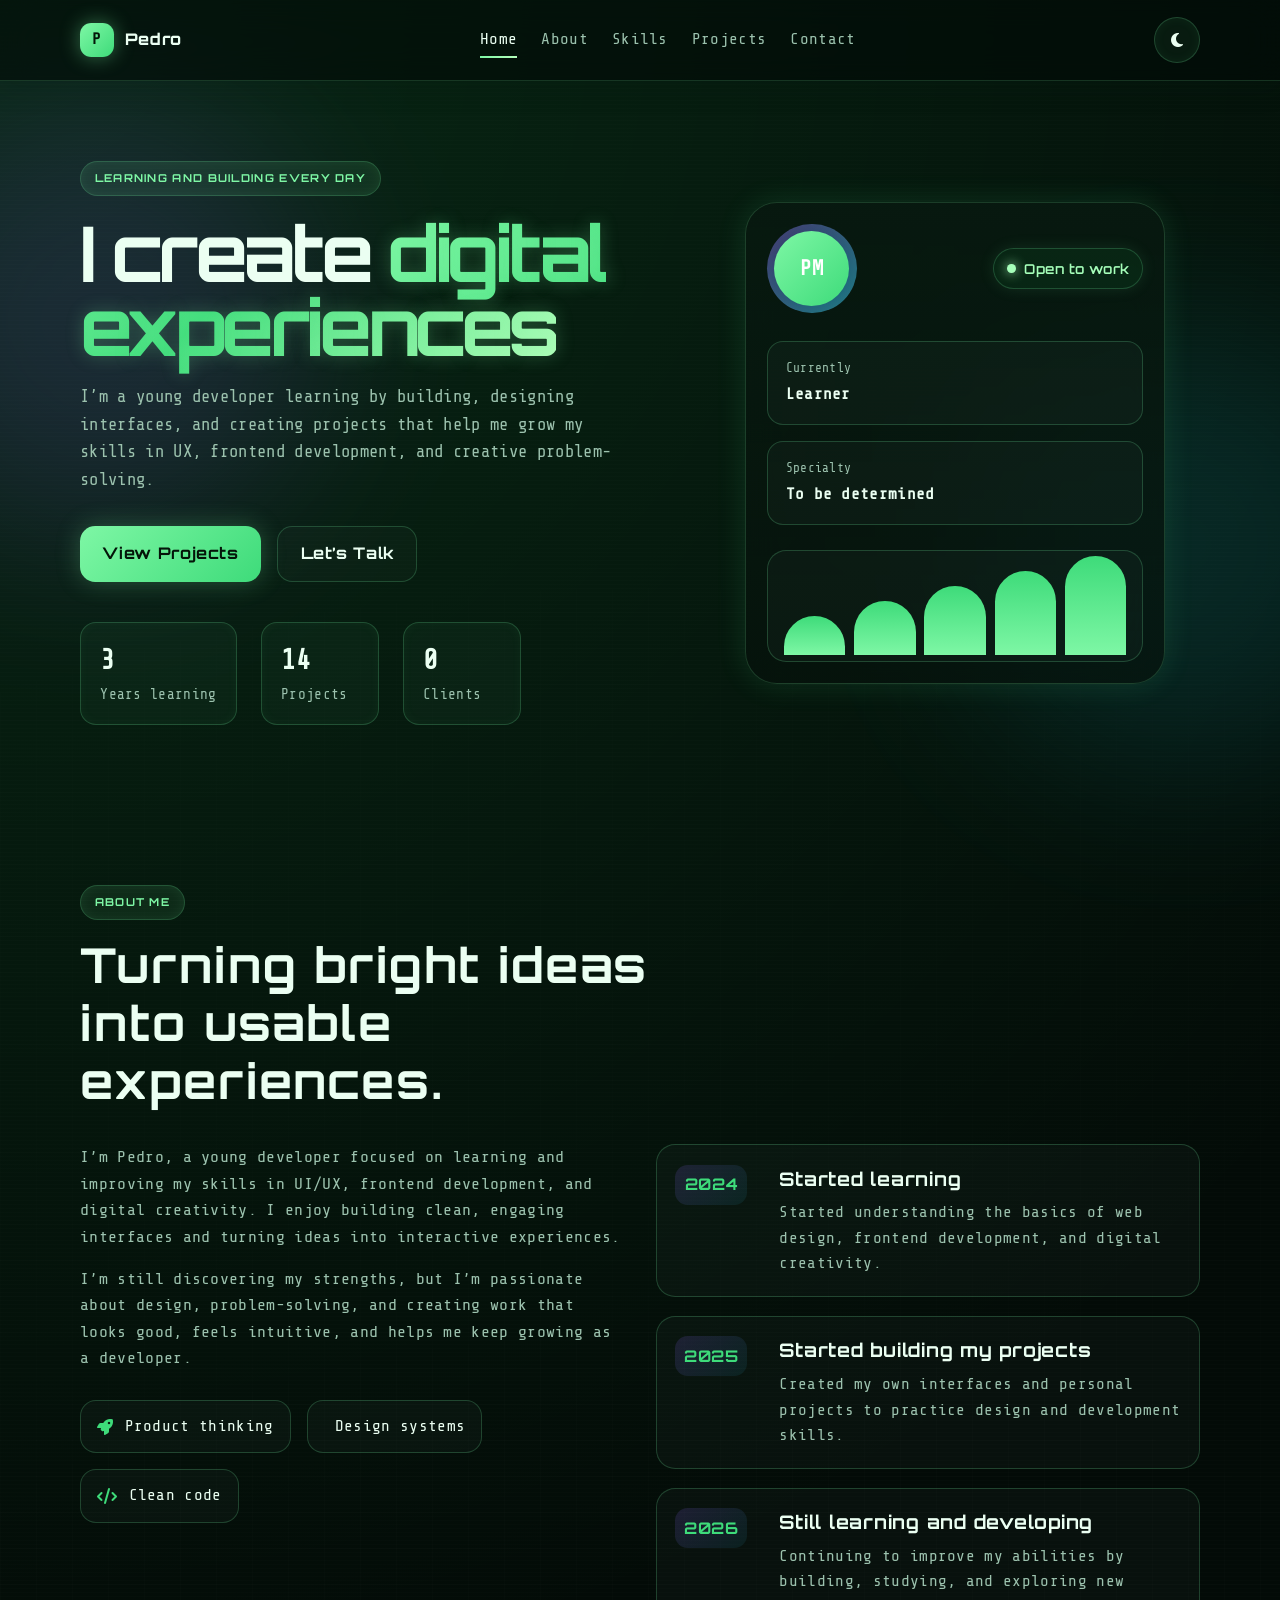
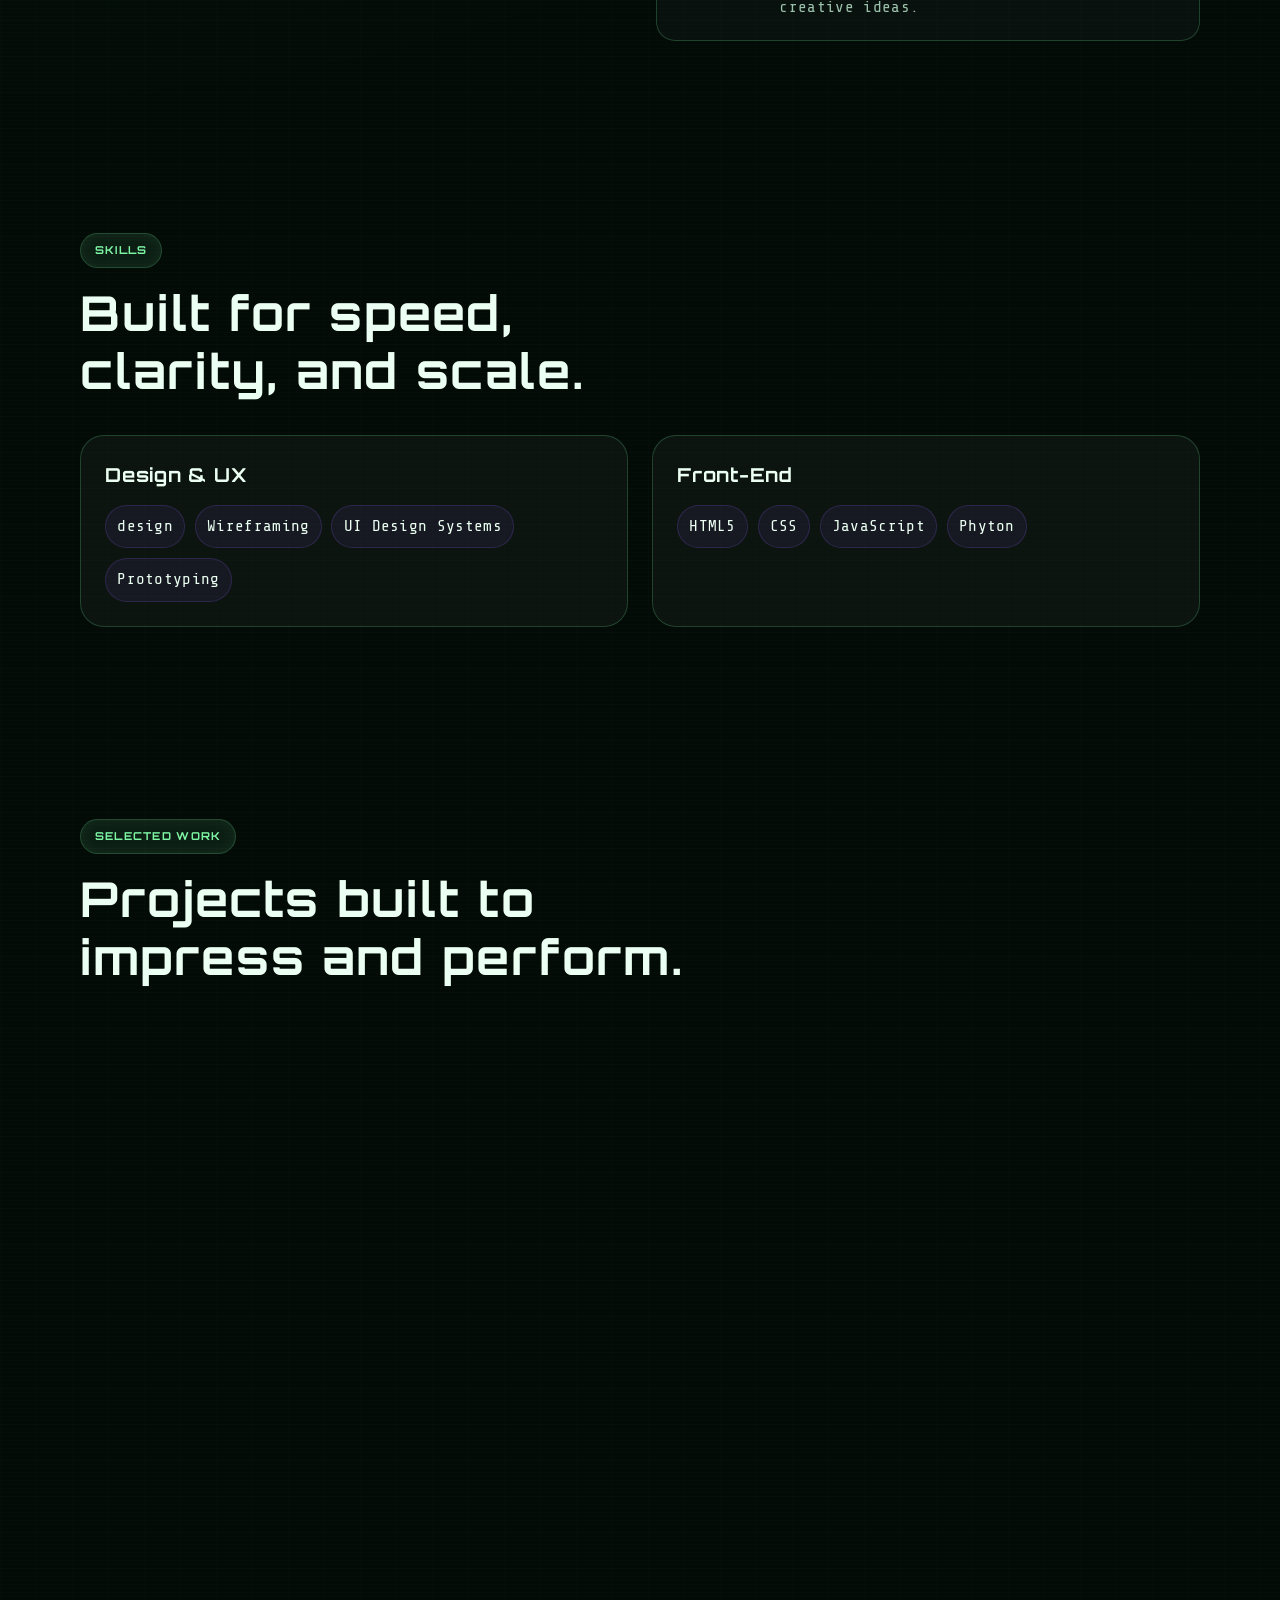
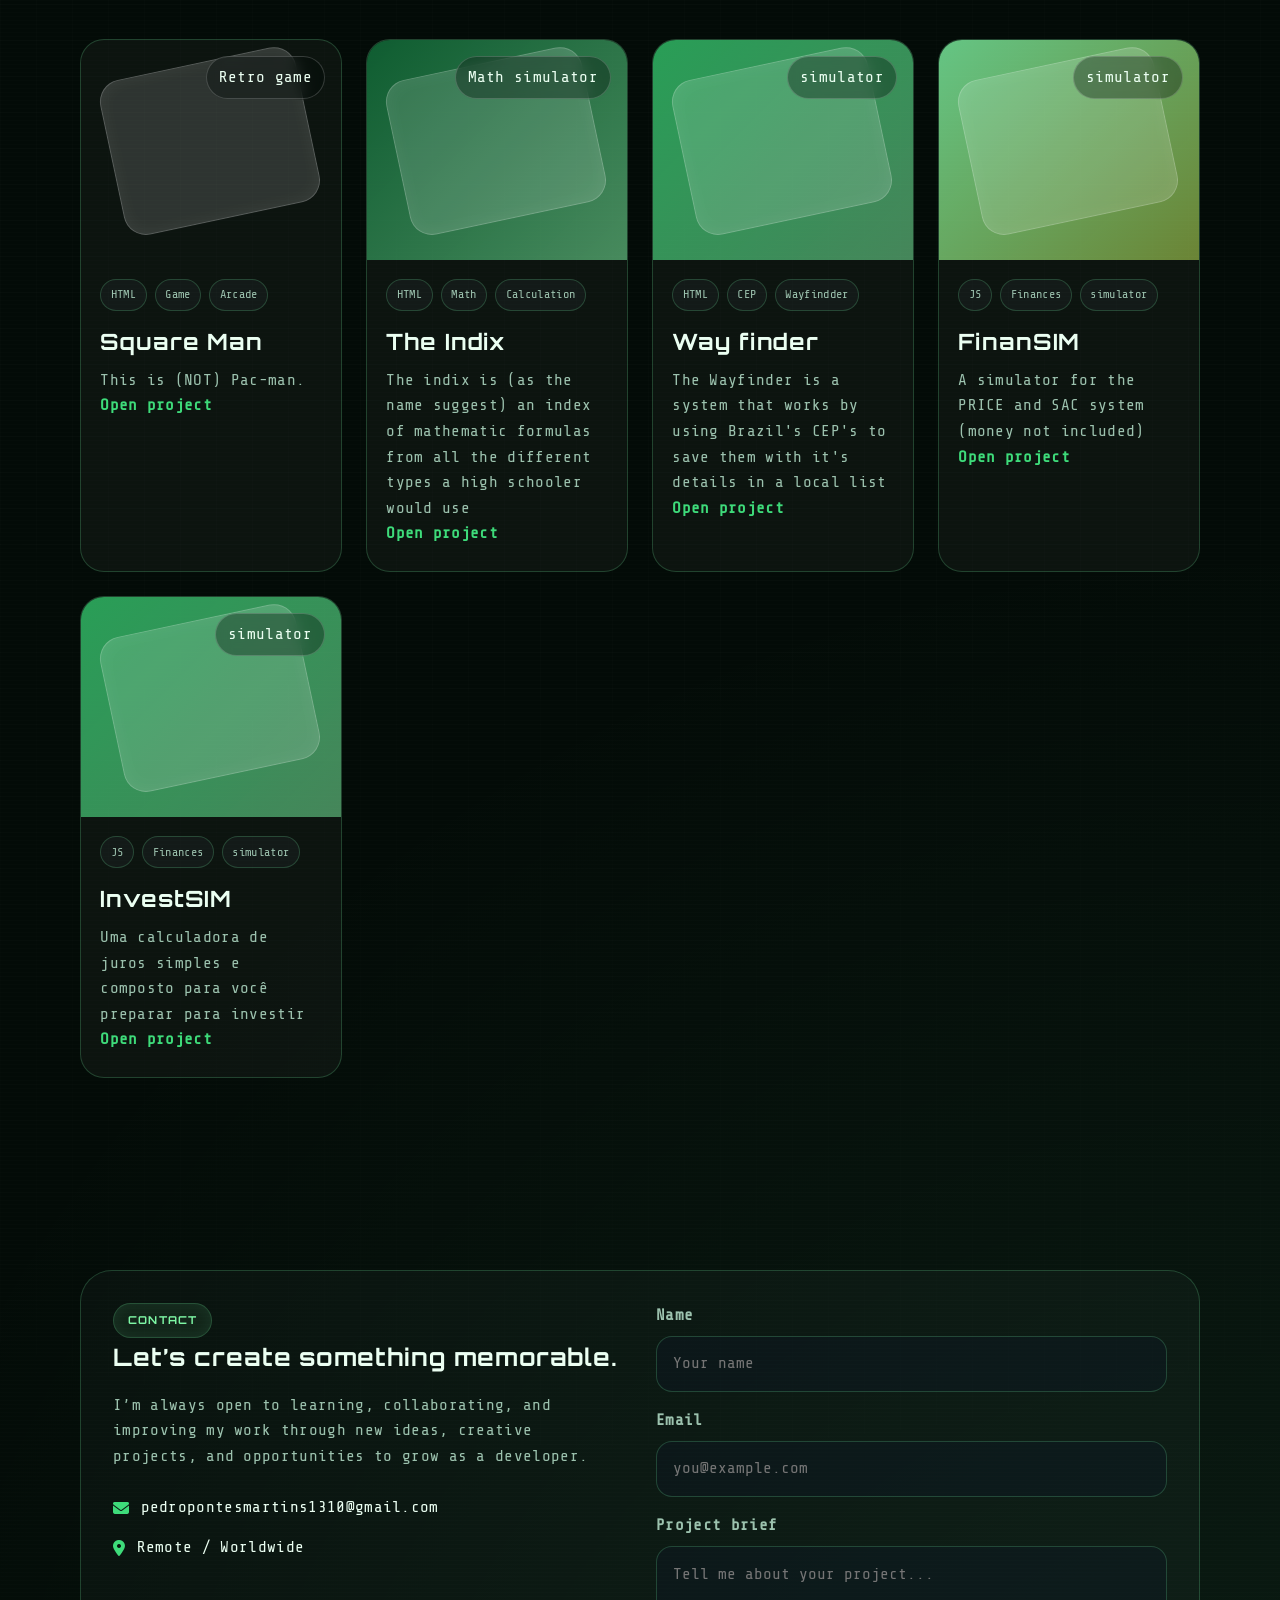
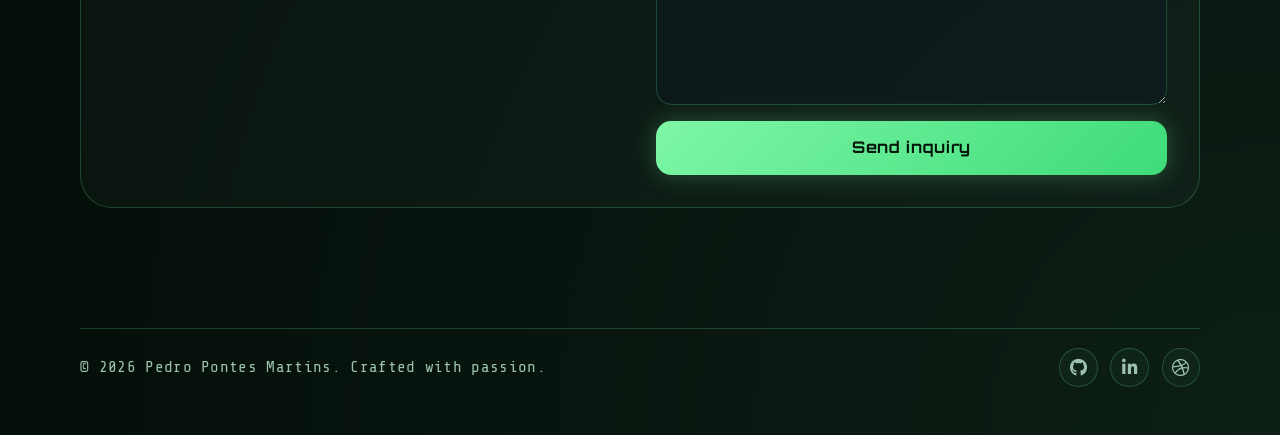
==== commit 955e9e6c: "another patch" ====
--- a/index.html
+++ b/index.html
@@ -204,6 +204,7 @@
                 <li>HTML5</li>
                 <li>CSS </li>
                 <li>JavaScript </li>
+                <li>Phyton</li>
               </ul>
             </div>
 
@@ -255,7 +256,7 @@
             </article>
 
             <article class="project-card reveal" data-category="game">
-              <div class="project-image gradient-3">
+              <div class="project-image gradient-4">
                 <span class="project-badge">Medieval Adventure</span>
               </div>
               <div class="project-content">
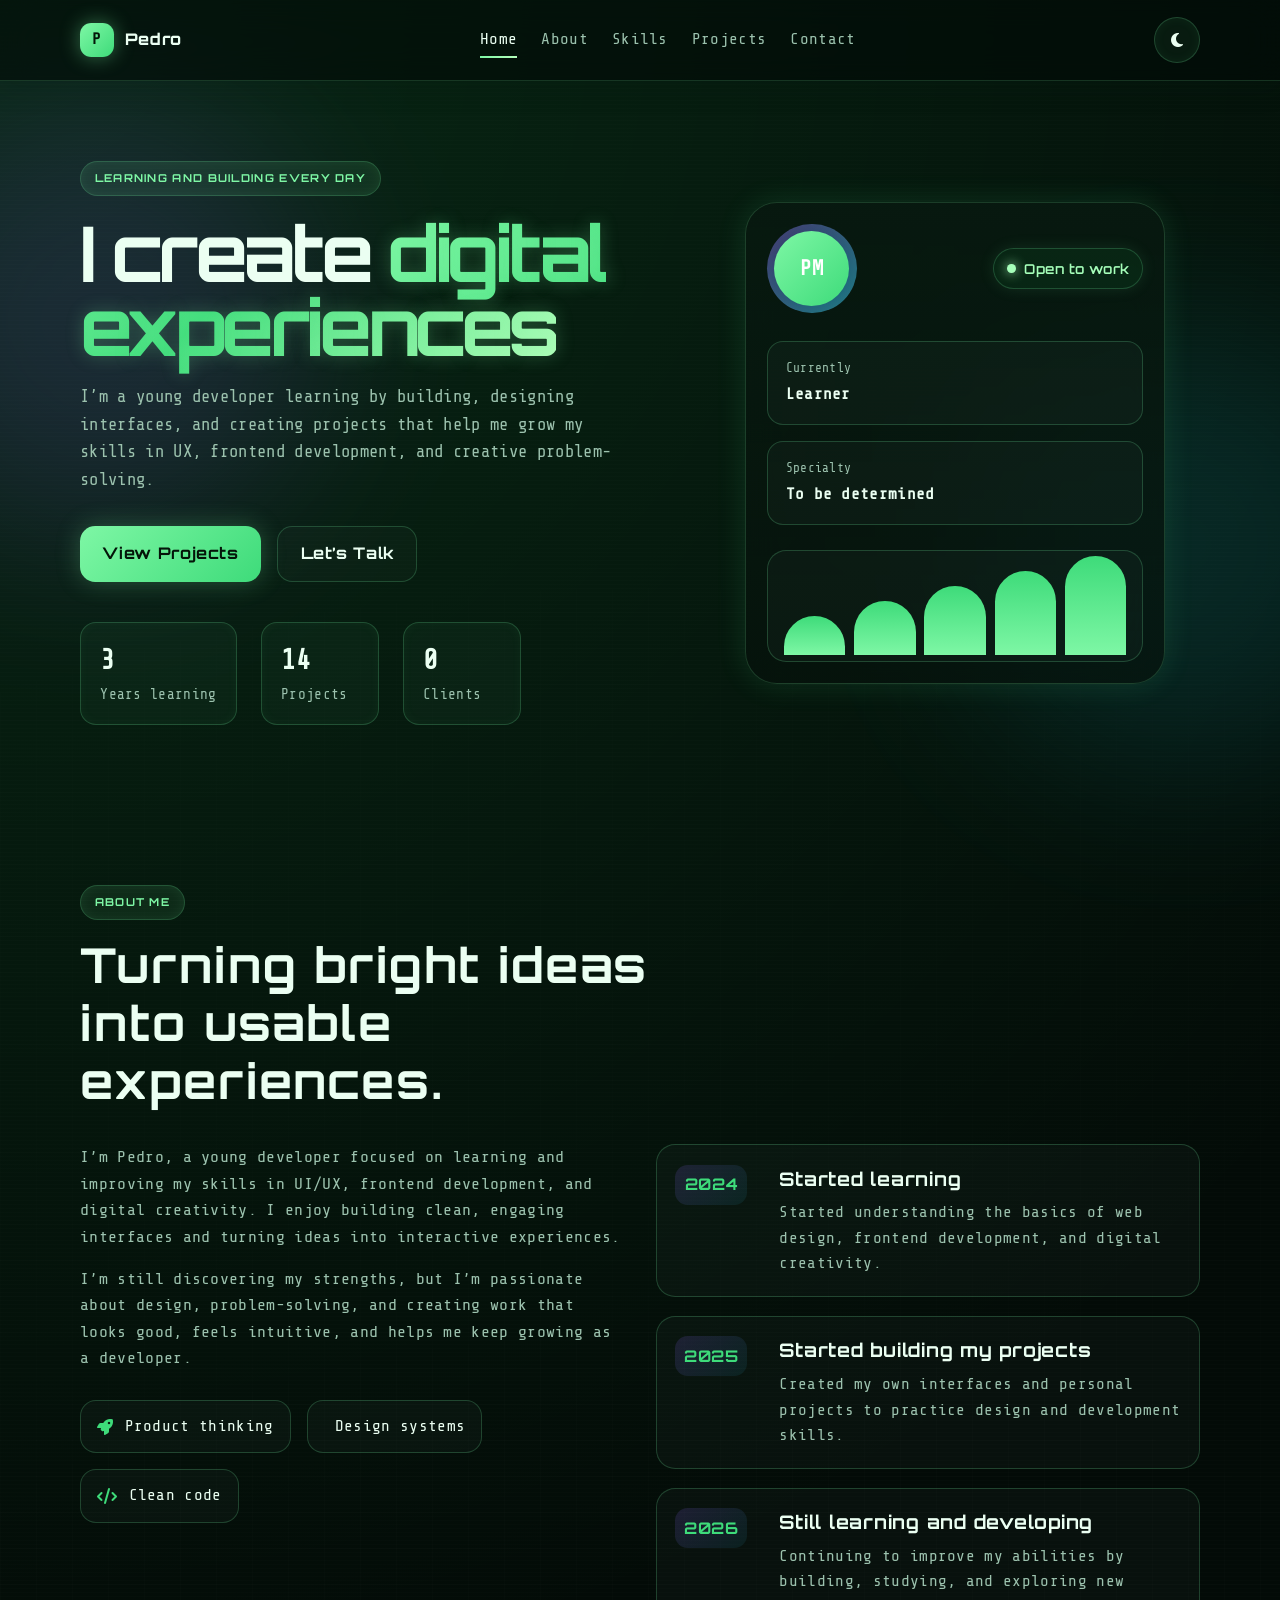
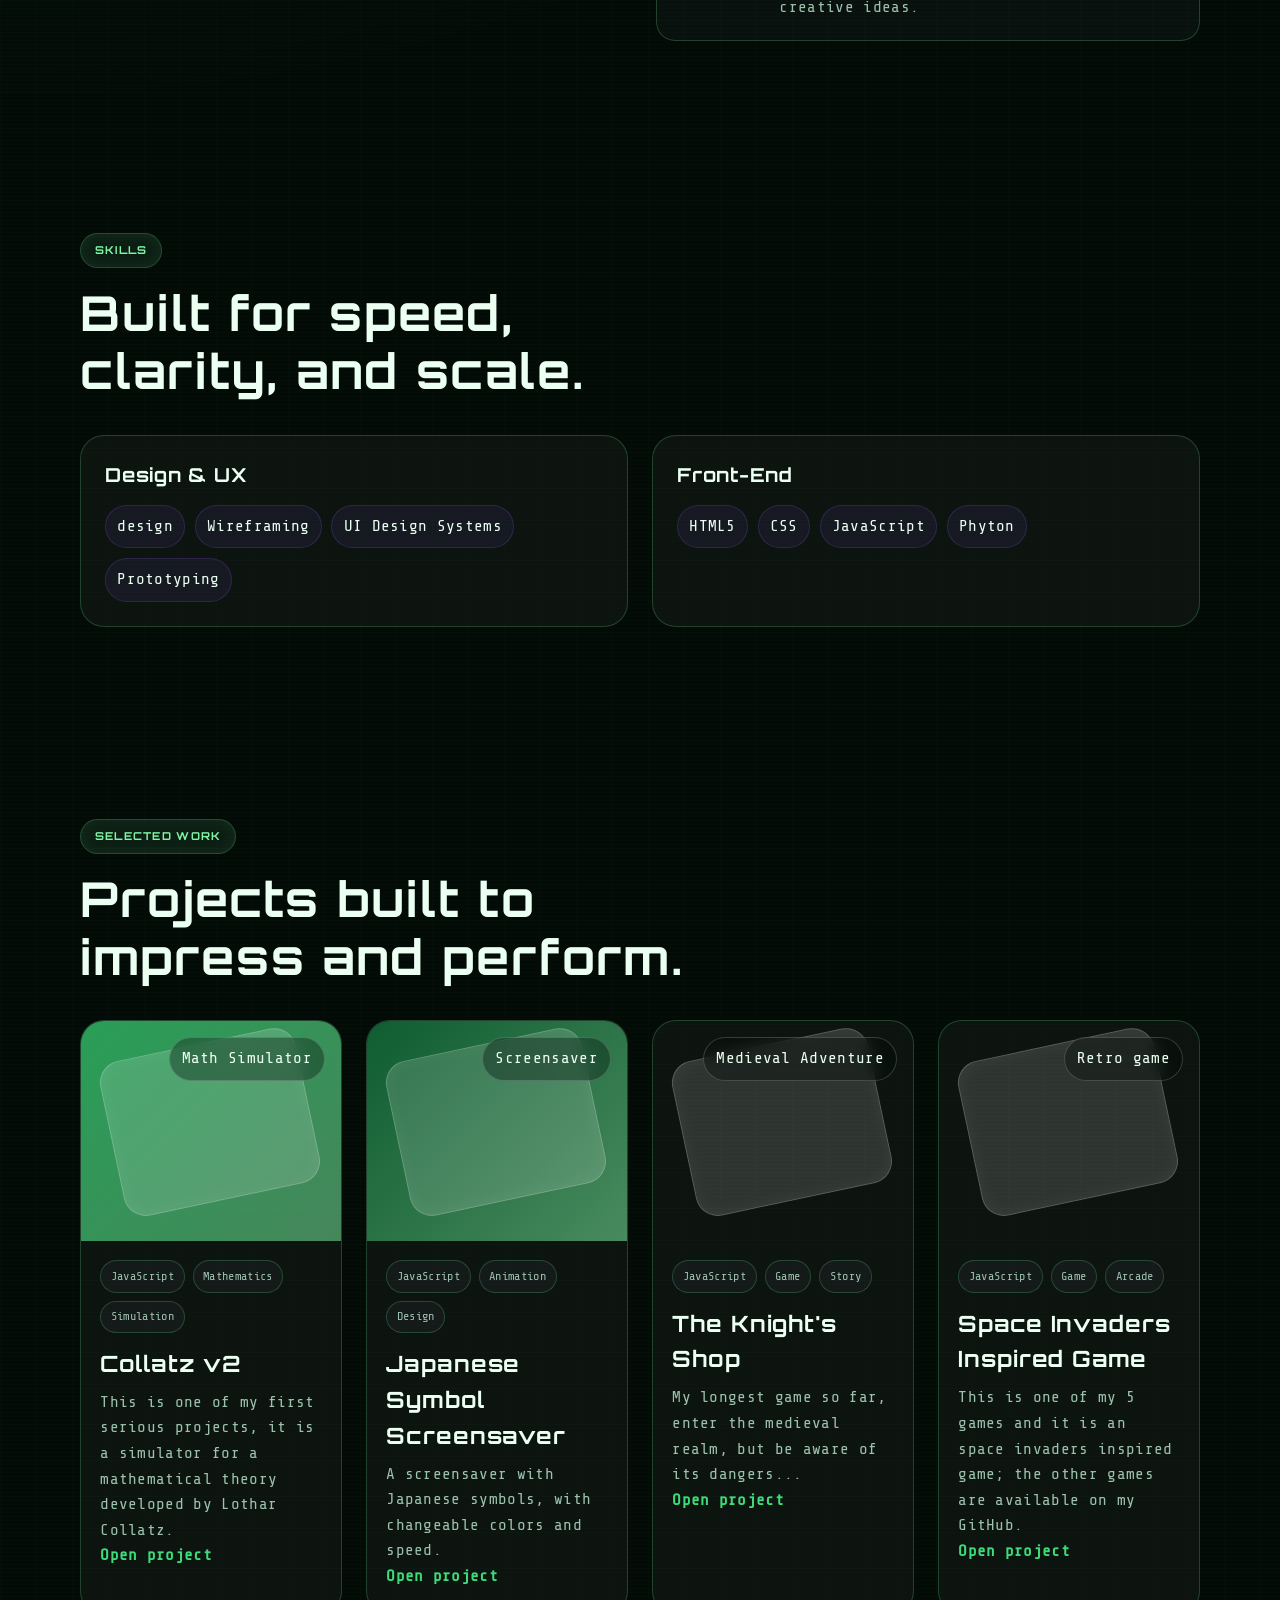
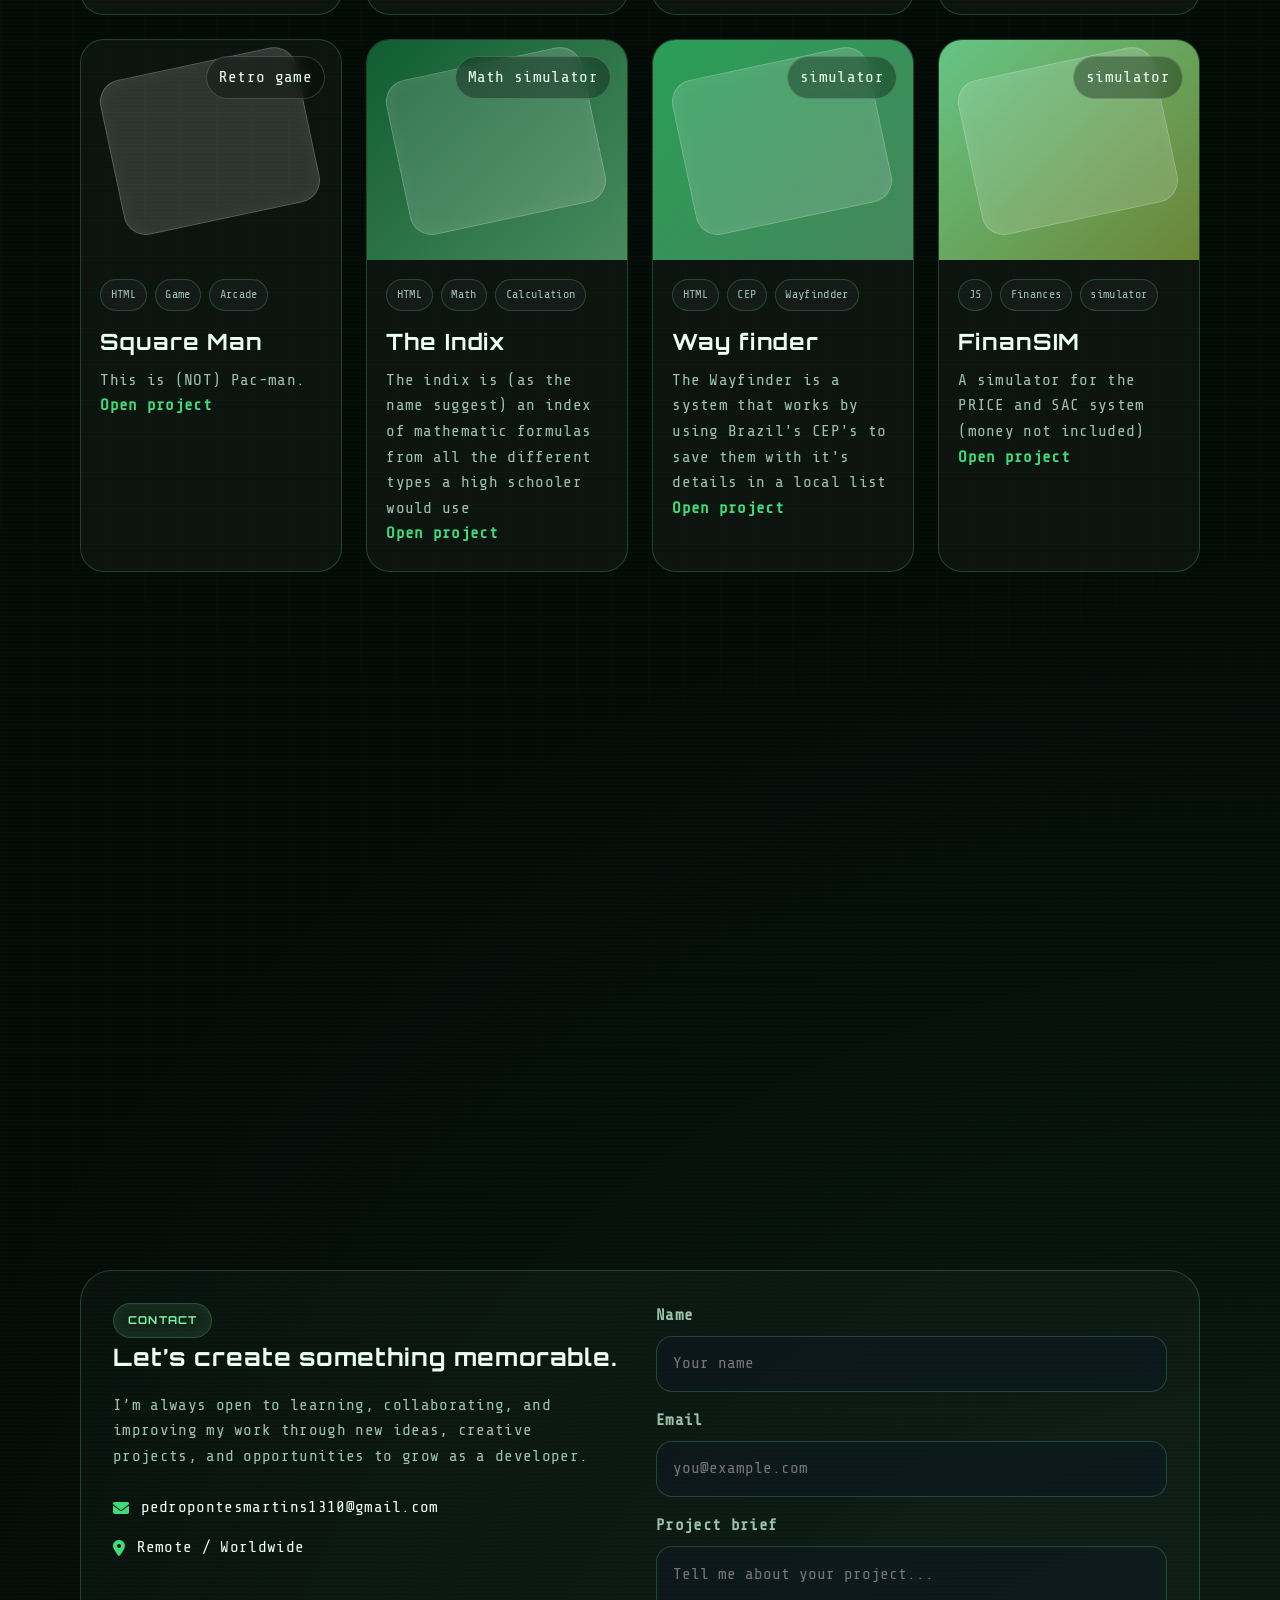
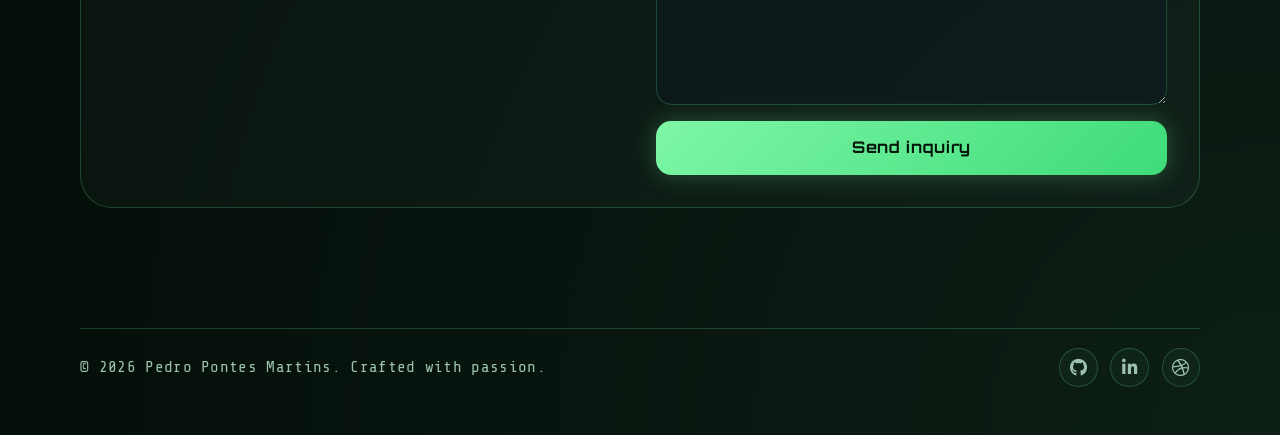
==== commit 3438d7a0: "damage control" ====
--- a/index.html
+++ b/index.html
@@ -233,7 +233,7 @@
                 <h3>Collatz v2</h3>
                 <p>This is one of my first serious projects, it is a simulator for a mathematical theory developed by
                   Lothar Collatz.</p>
-                <a class="project-link" href="https://pedropontesmartins1310-max.github.io/Collatz-v2/" target="_blank"
+                <a class="project-link" href="https://pedropontesmartins.github.io/Collatz-v2/" target="_blank"
                   rel="noreferrer">Open project</a>
               </div>
             </article>
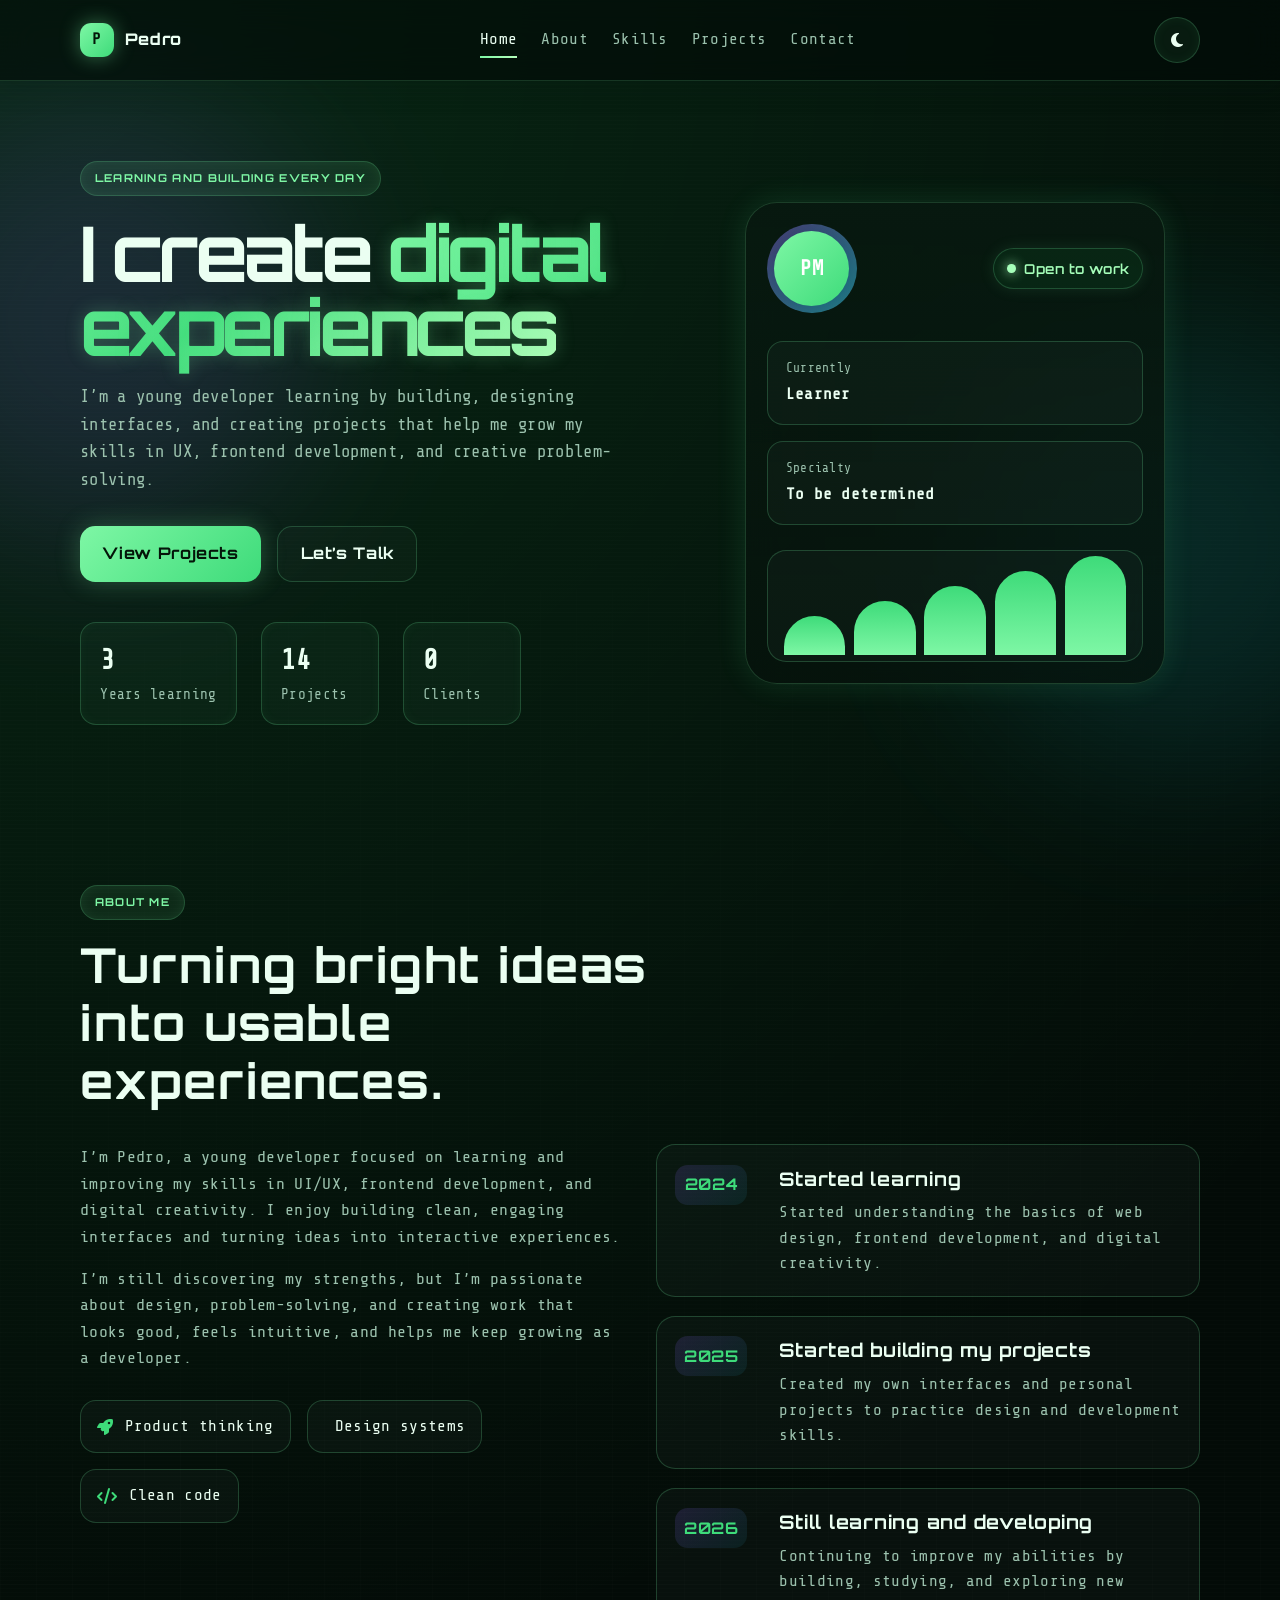
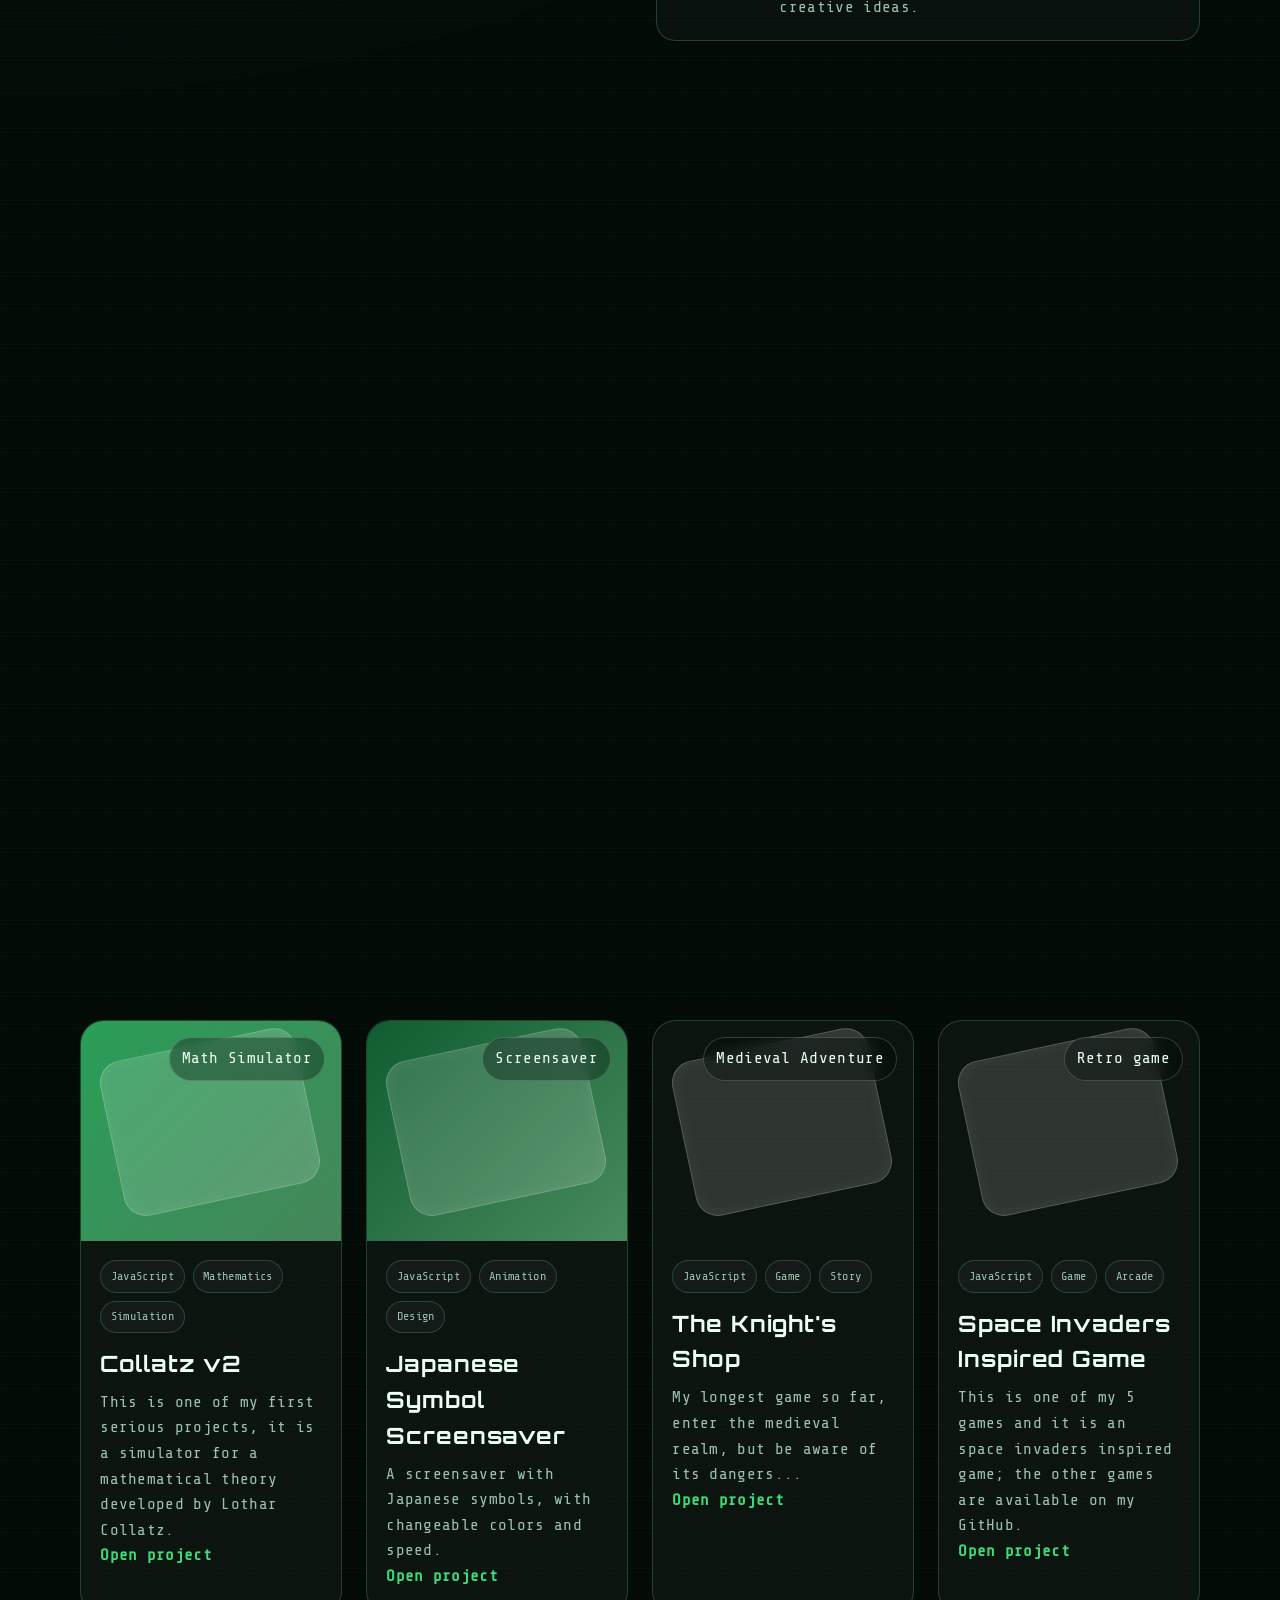
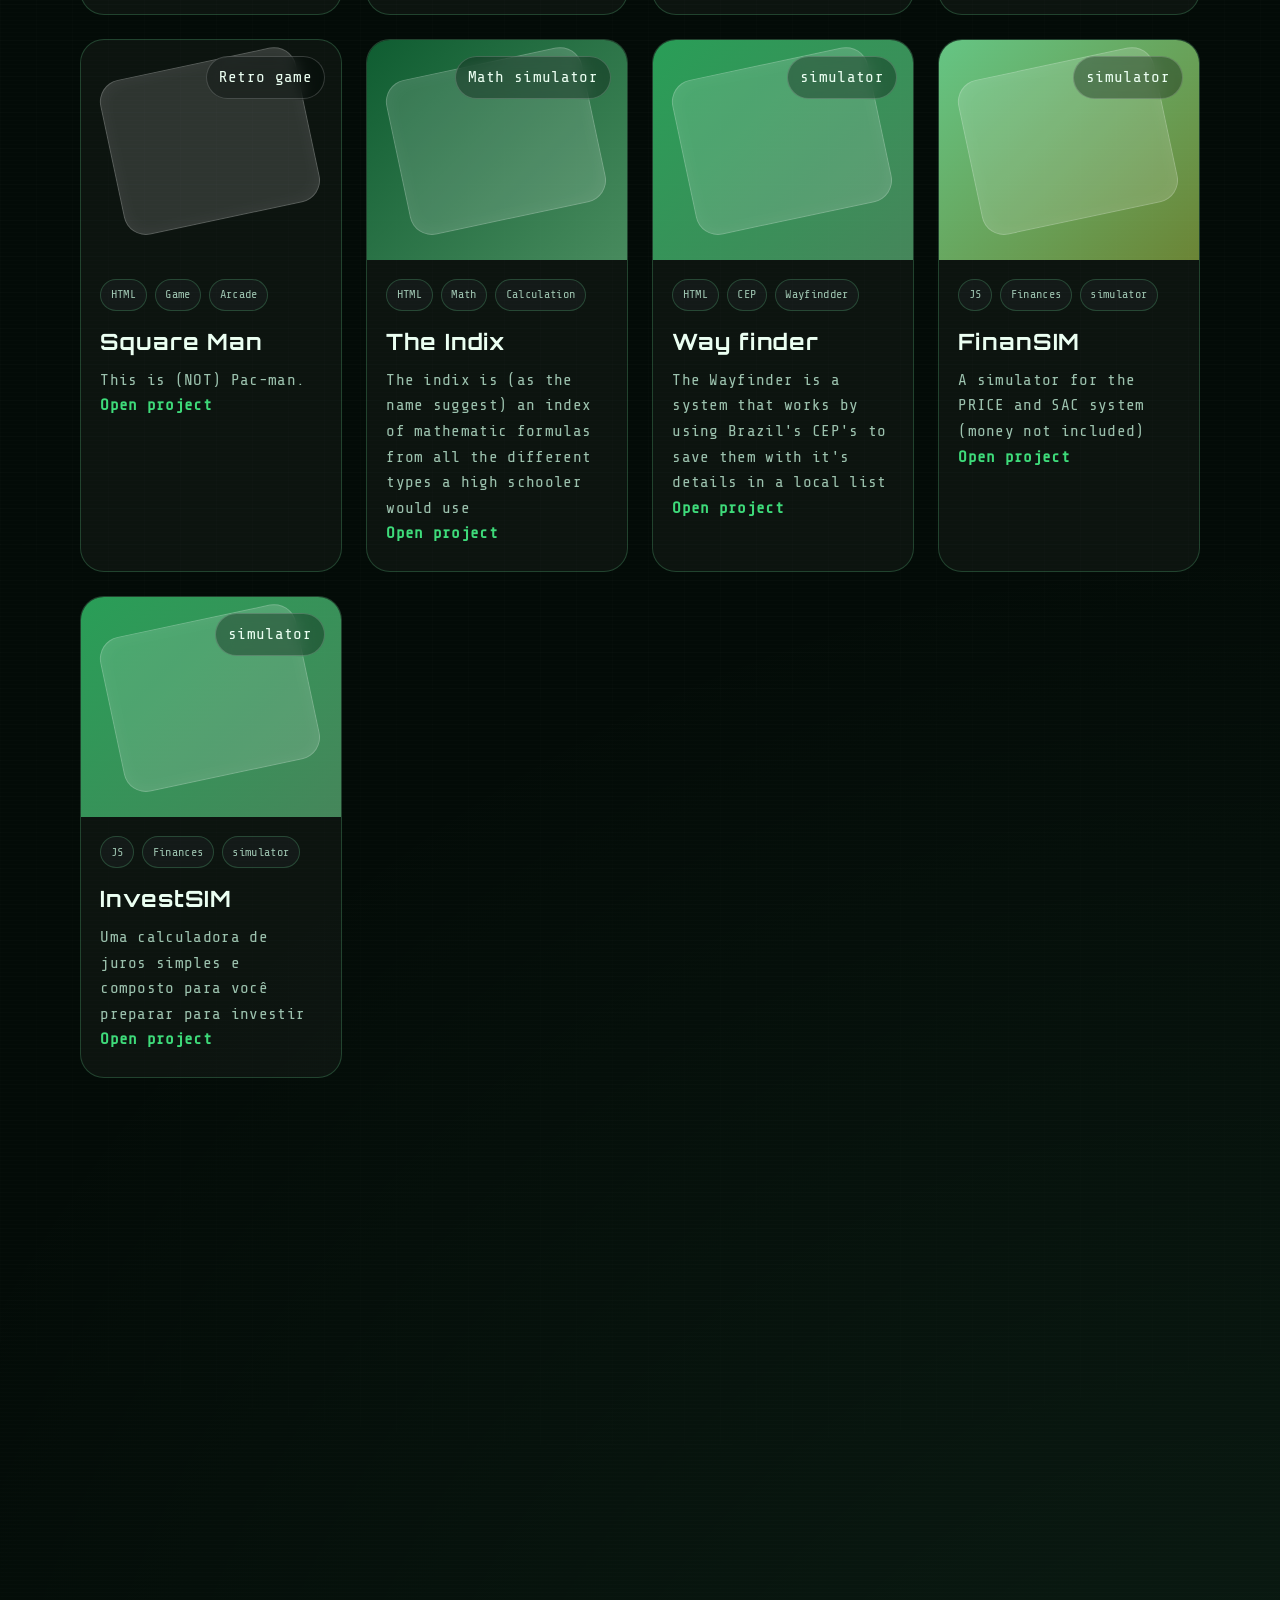
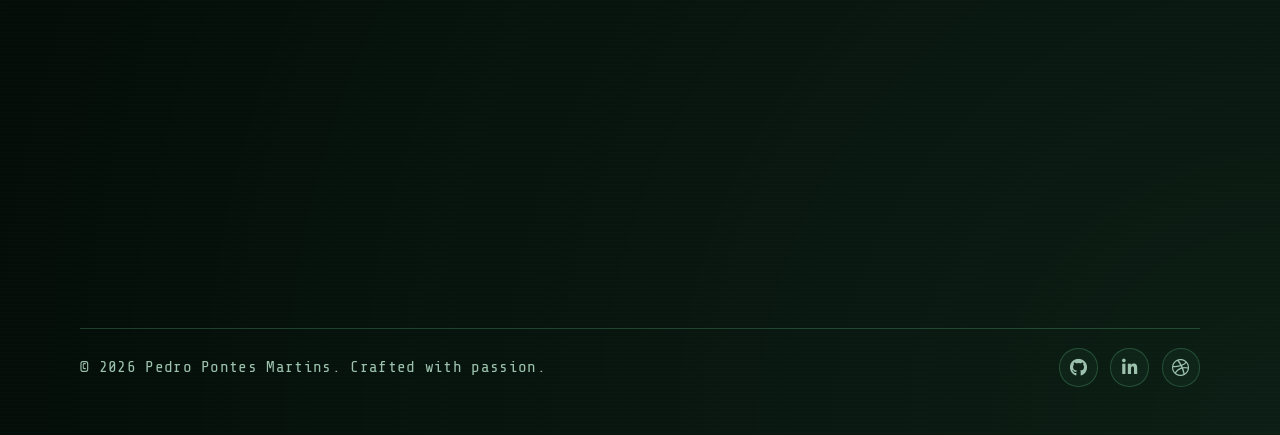
==== commit 4b376845: "Update project links to new GitHub URLs" ====
--- a/index.html
+++ b/index.html
@@ -250,7 +250,7 @@
                 </div>
                 <h3>Japanese Symbol Screensaver</h3>
                 <p>A screensaver with Japanese symbols, with changeable colors and speed.</p>
-                <a class="project-link" href="https://pedropontesmartins1310-max.github.io/Screen_saver/"
+                <a class="project-link" href="https://pedropontesmartins.github.io/Screen_saver/"
                   target="_blank" rel="noreferrer">Open project</a>
               </div>
             </article>
@@ -267,7 +267,7 @@
                 </div>
                 <h3>The Knight's Shop</h3>
                 <p>My longest game so far, enter the medieval realm, but be aware of its dangers...</p>
-                <a class="project-link" href="https://pedropontesmartins1310-max.github.io/the-Kights-shop/"
+                <a class="project-link" href="https://pedropontesmartins.github.io/the-Kights-shop/"
                   target="_blank" rel="noreferrer">Open project</a>
               </div>
             </article>
@@ -285,7 +285,7 @@
                 <h3>Space Invaders Inspired Game</h3>
                 <p>This is one of my 5 games and it is an space invaders inspired game; the other games are
                   available on my GitHub.</p>
-                <a class="project-link" href="https://pedropontesmartins1310-max.github.io/GAMES/" target="_blank"
+                <a class="project-link" href="https://pedropontesmartins.github.io/GAMES/" target="_blank"
                   rel="noreferrer">Open project</a>
               </div>
             </article>
@@ -301,7 +301,7 @@
                 </div>
                 <h3>Square Man</h3>
                 <p>This is (NOT) Pac-man.</p>
-                <a class="project-link" href="https://pedropontesmartins1310-max.github.io/Square-man/" target="_blank"
+                <a class="project-link" href="https://pedropontesmartins.github.io/Square-man/" target="_blank"
                   rel="noreferrer">Open project</a>
               </div>
             </article>
@@ -317,7 +317,7 @@
                 </div>
                 <h3>The Indix</h3>
                 <p>The indix is (as the name suggest) an index of mathematic formulas from all the different types a high schooler would use</p>
-                <a class="project-link" href="https://pedropontesmartins1310-max.github.io/The-indix/" target="_blank"
+                <a class="project-link" href="https://pedropontesmartins.github.io/The-indix/" target="_blank"
                   rel="noreferrer">Open project</a>
                </article>
          <article class="project-card reveal" data-category="web product">
@@ -332,7 +332,7 @@
                 </div>
                 <h3>Way finder</h3>
                 <p>The Wayfinder is a system that works by using Brazil's CEP's to save them with it's details in a local list</p>
-                <a class="project-link" href="https://pedropontesmartins1310-max.github.io/Wayfinder/" target="_blank"
+                <a class="project-link" href="https://pedropontesmartins.github.io/Wayfinder/" target="_blank"
                   rel="noreferrer">Open project</a>
               </div>
             </article>
@@ -348,7 +348,7 @@
                 </div>
                 <h3>FinanSIM</h3>
                 <p>A simulator for the PRICE and SAC system (money not included)</p>
-                <a class="project-link" href="https://pedropontesmartins1310-max.github.io/FinanSIM_simulador/" target="_blank"
+                <a class="project-link" href="https://pedropontesmartins.github.io/FinanSIM_simulador/" target="_blank"
                   rel="noreferrer">Open project</a>
               </div>
             </article>
@@ -364,7 +364,7 @@
                 </div>
                 <h3>InvestSIM</h3>
                 <p>Uma calculadora de juros simples e composto para você preparar para investir</p>
-                <a class="project-link" href="https://pedropontesmartins1310-max.github.io/InvestSIM/" target="_blank"
+                <a class="project-link" href="https://pedropontesmartins.github.io/InvestSIM/" target="_blank"
                   rel="noreferrer">Open project</a>
               </div>
             </article>
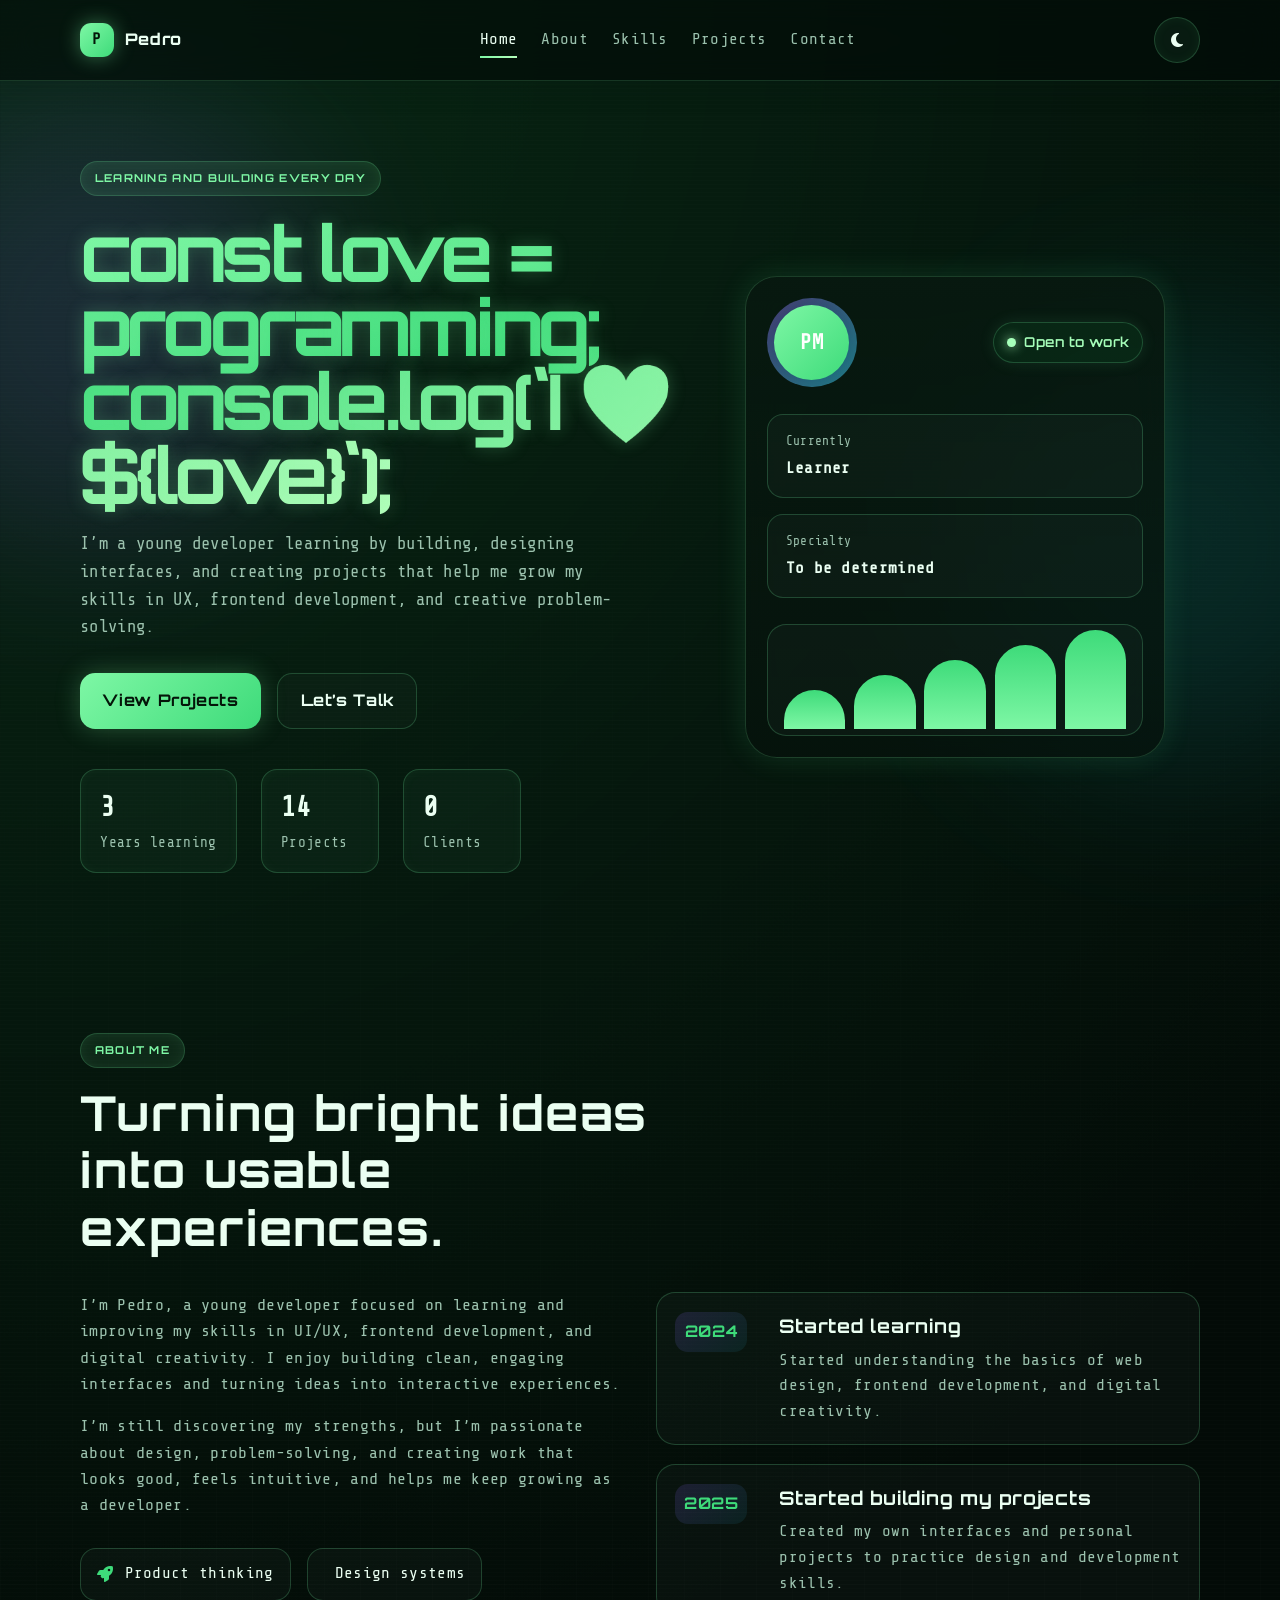
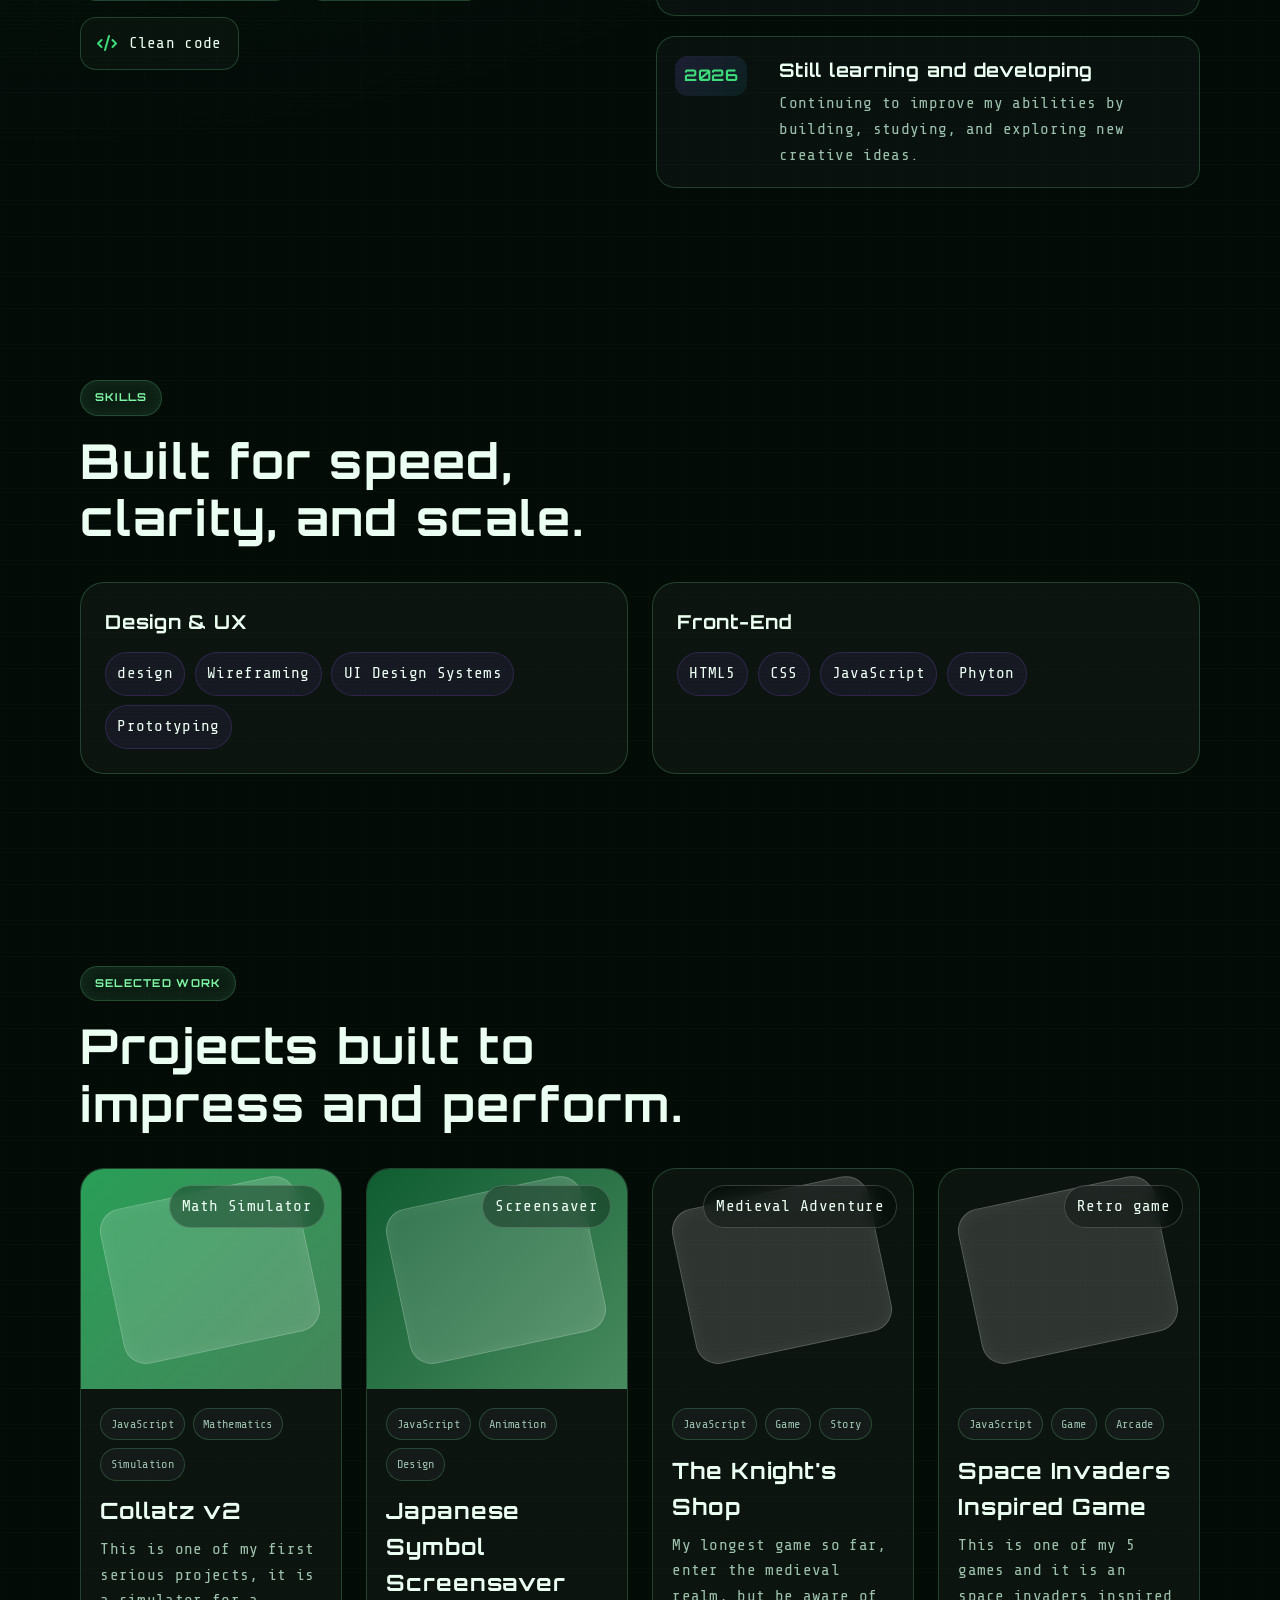
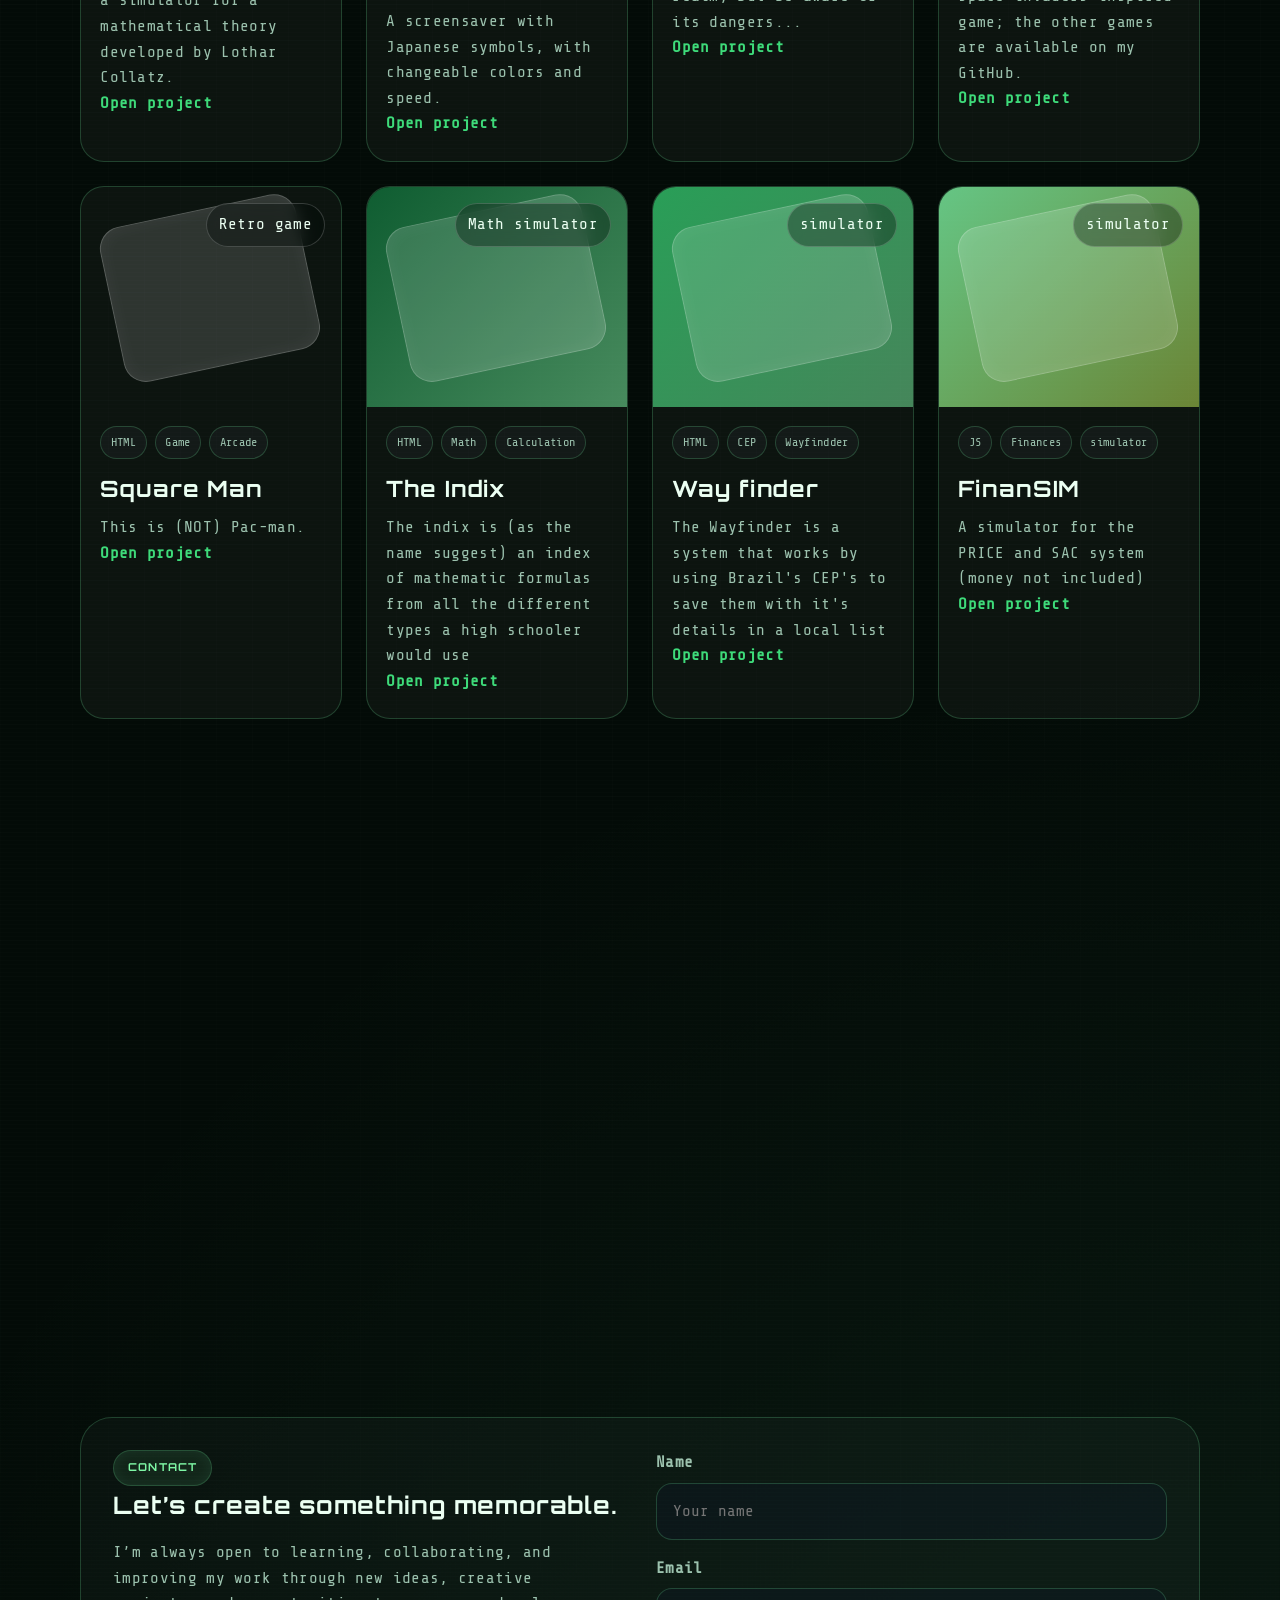
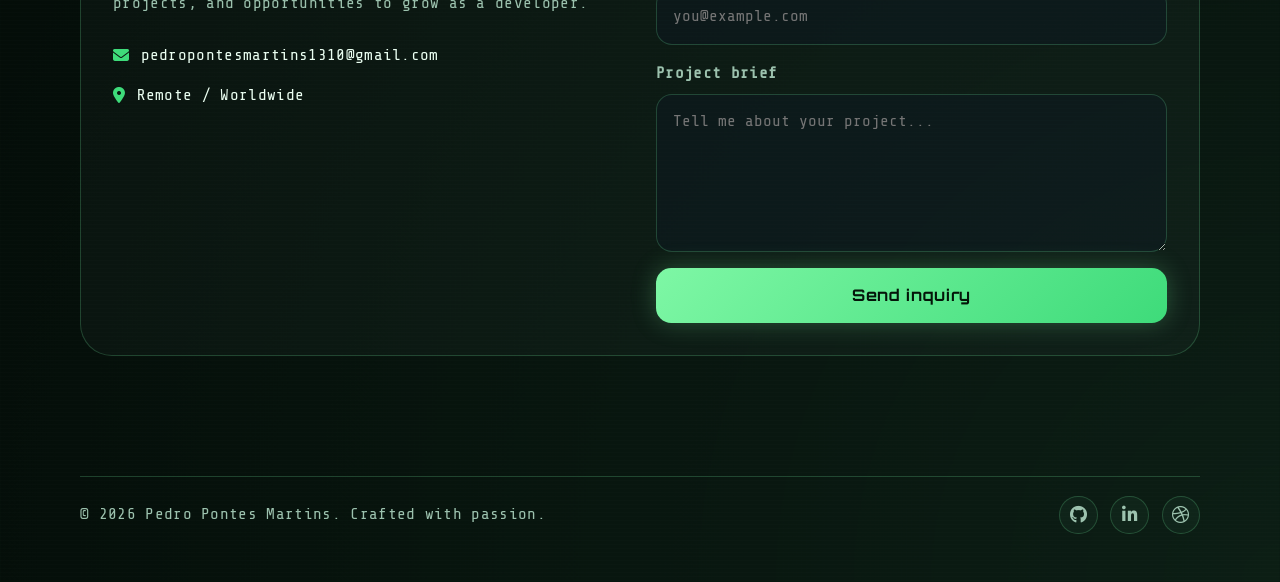
==== commit 73539031: "Update hero section with programming message" ====
--- a/index.html
+++ b/index.html
@@ -56,7 +56,9 @@
           <div class="hero-copy reveal">
             <span class="eyebrow">Learning and building every day</span>
             <h1>
-              I create <span>digital experiences</span>
+               <span>const love = programming;
+console.log(`I ❤️ ${love}`);
+</span>
             </h1>
             <p>
               I’m a young developer learning by building, designing interfaces, and creating
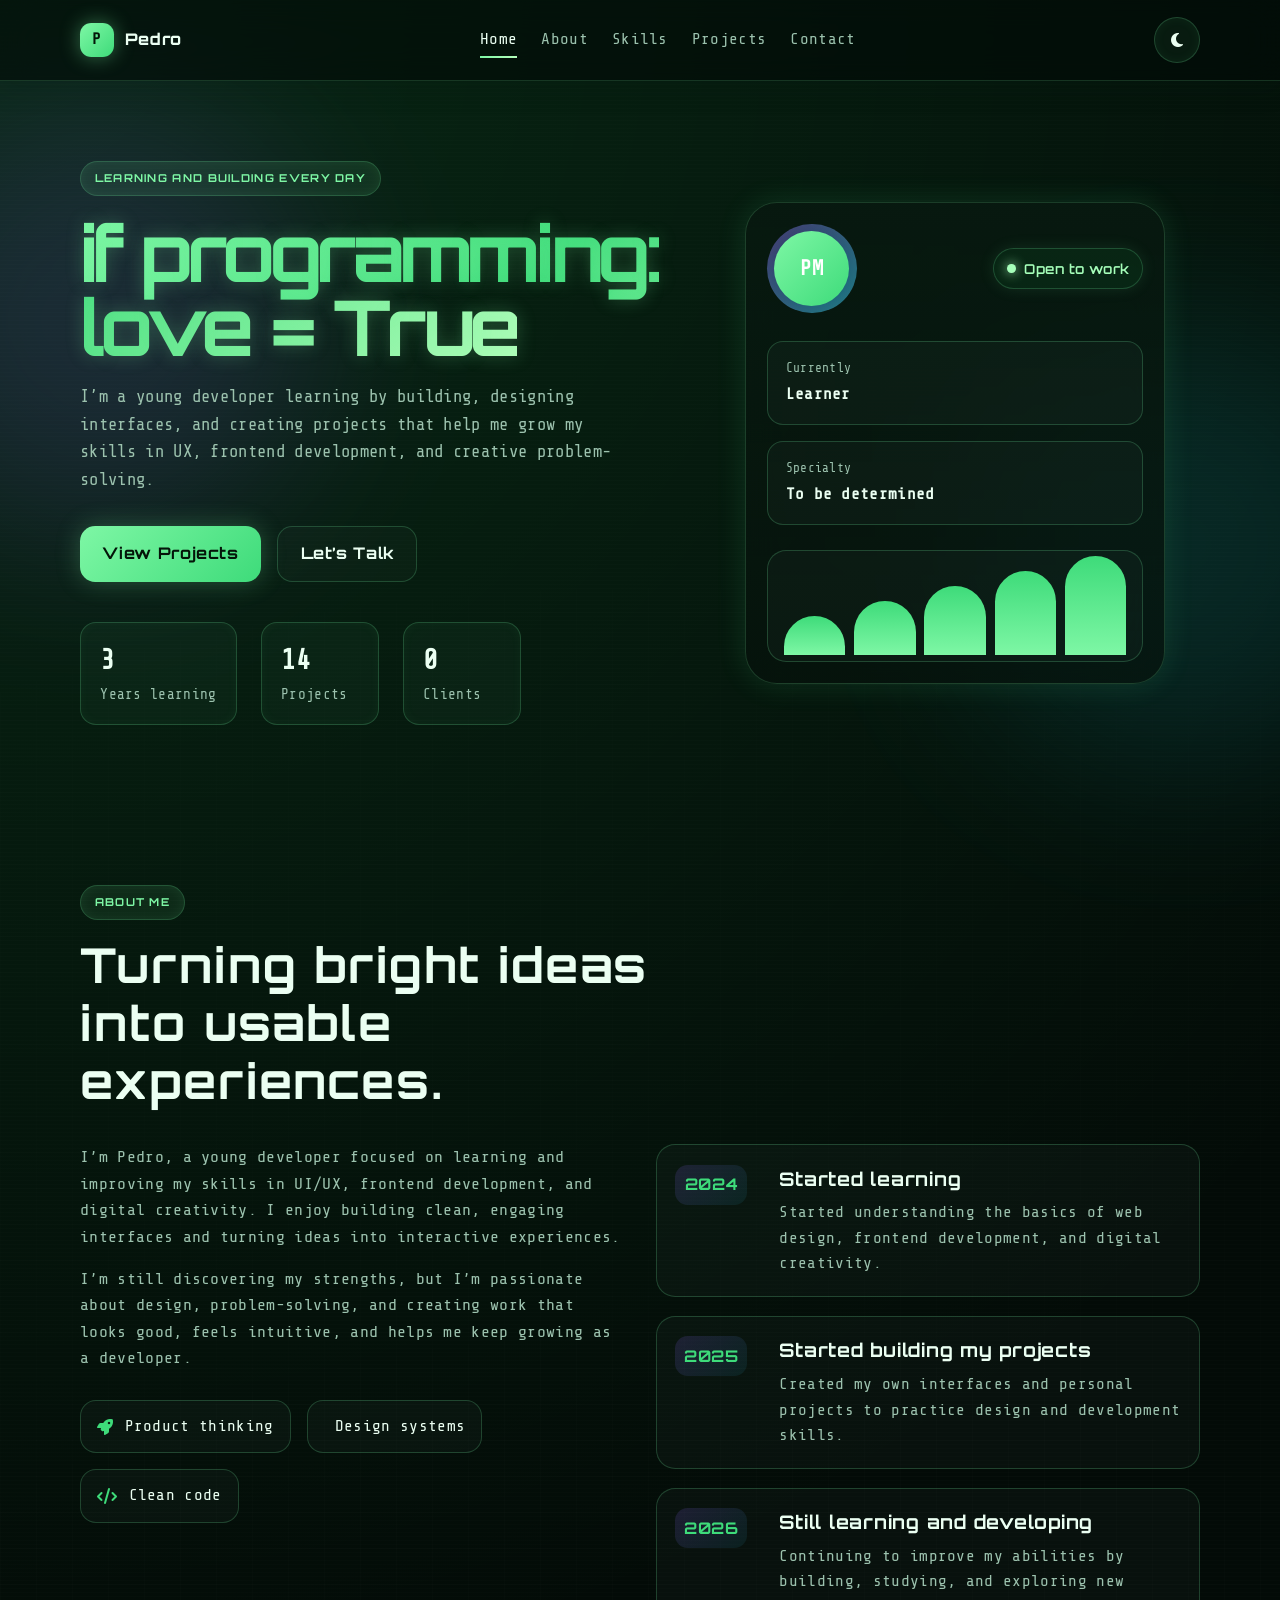
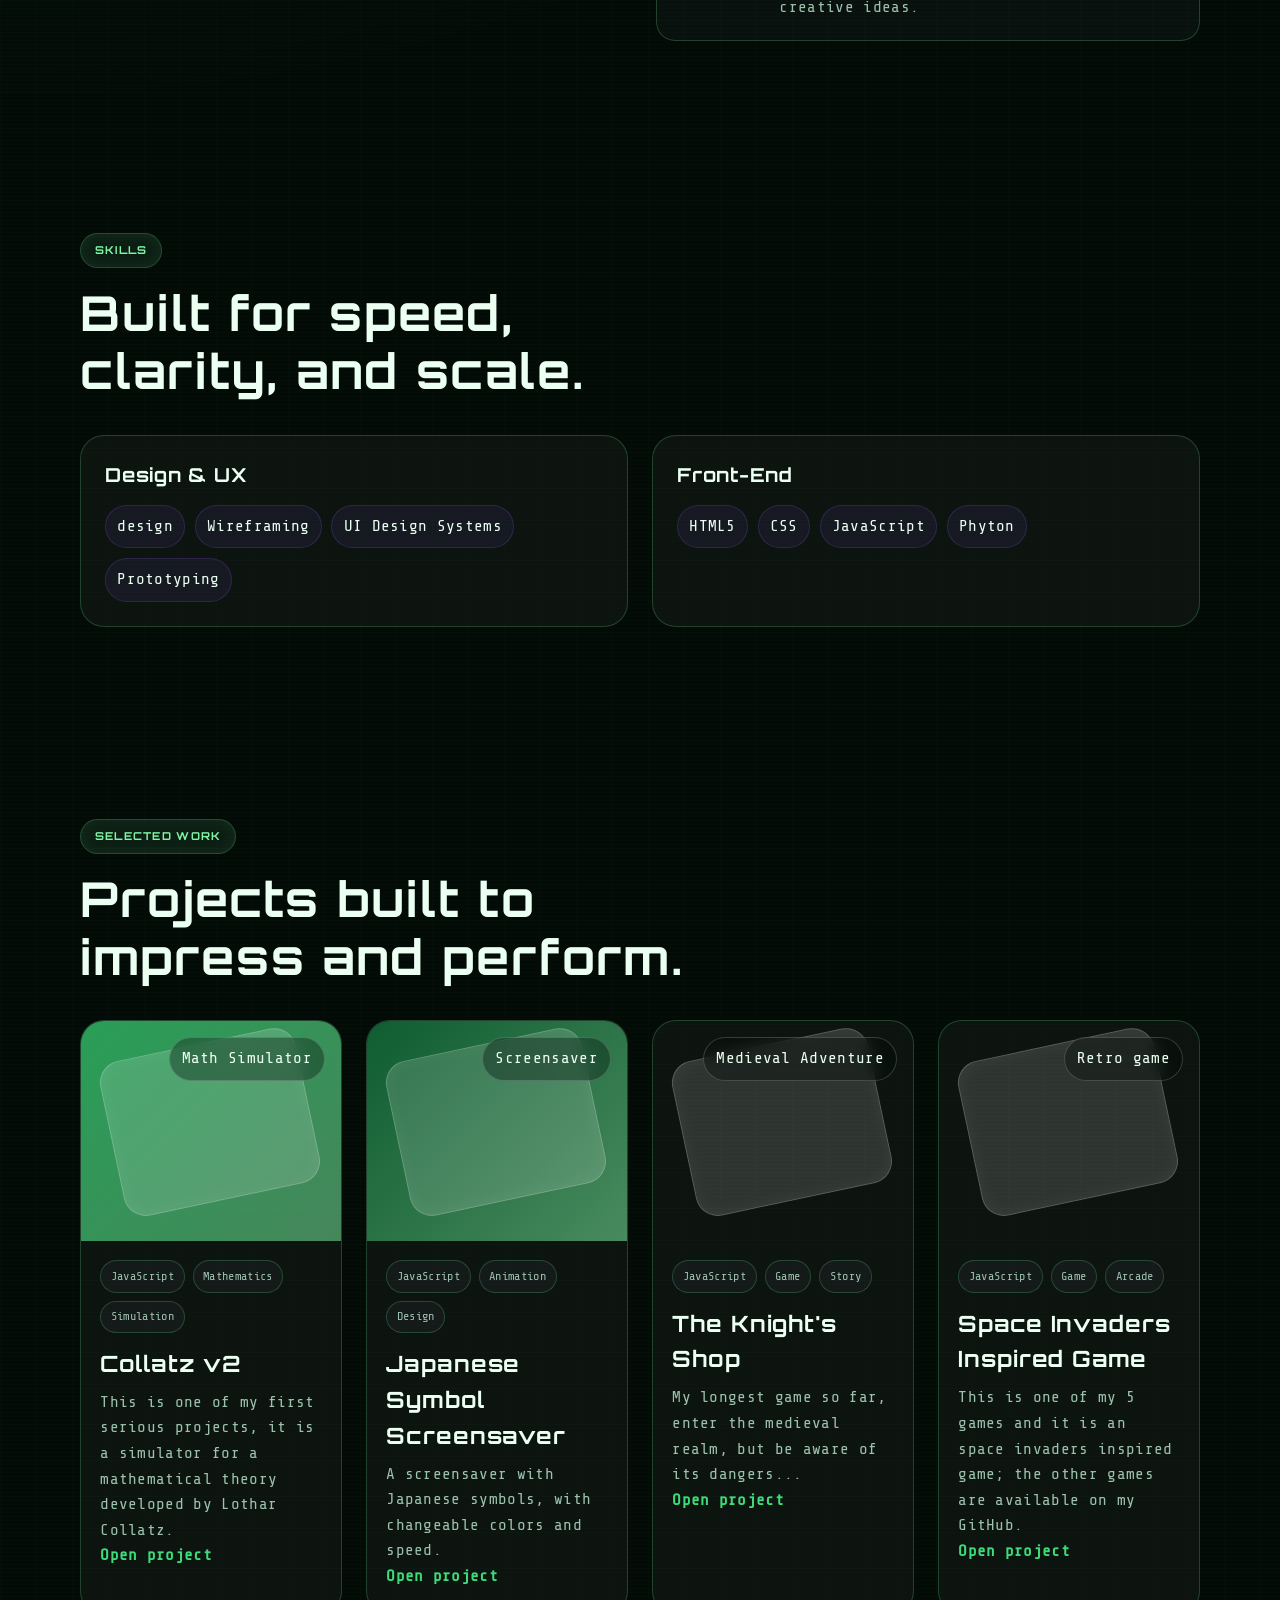
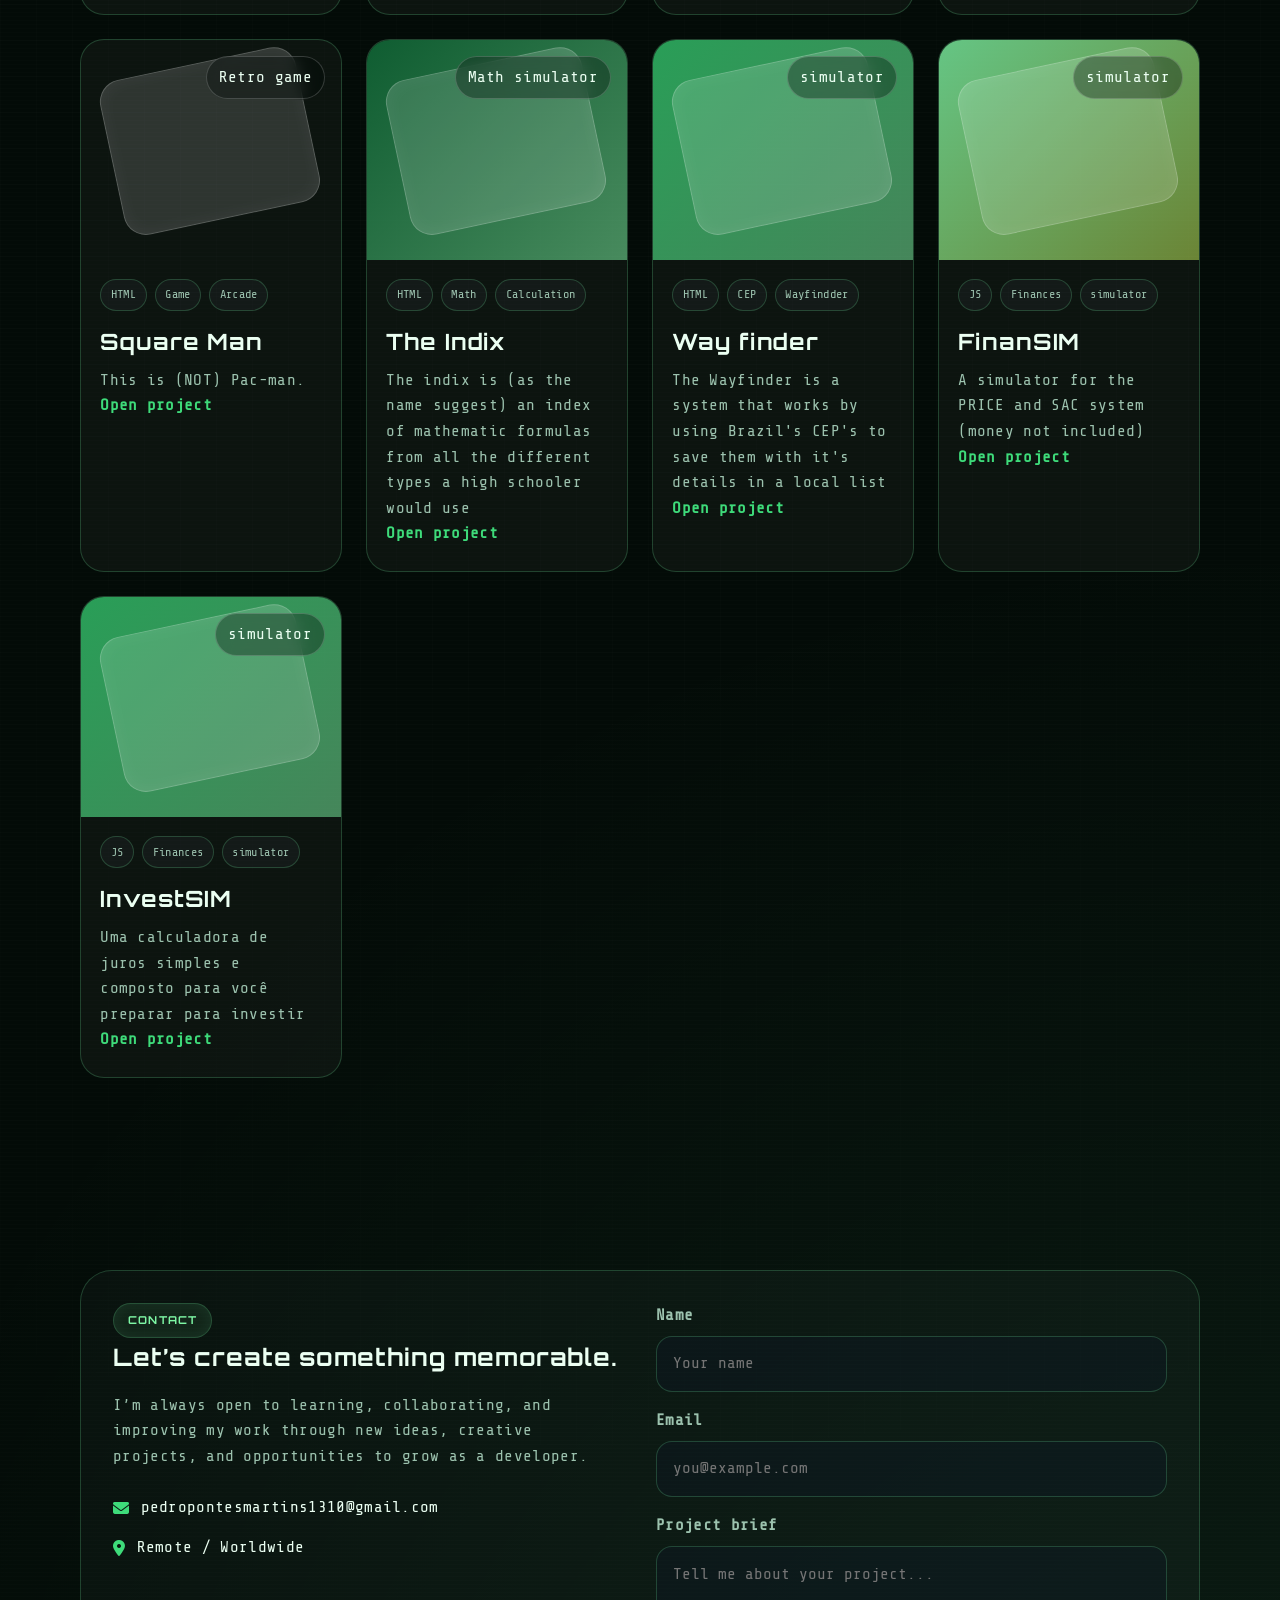
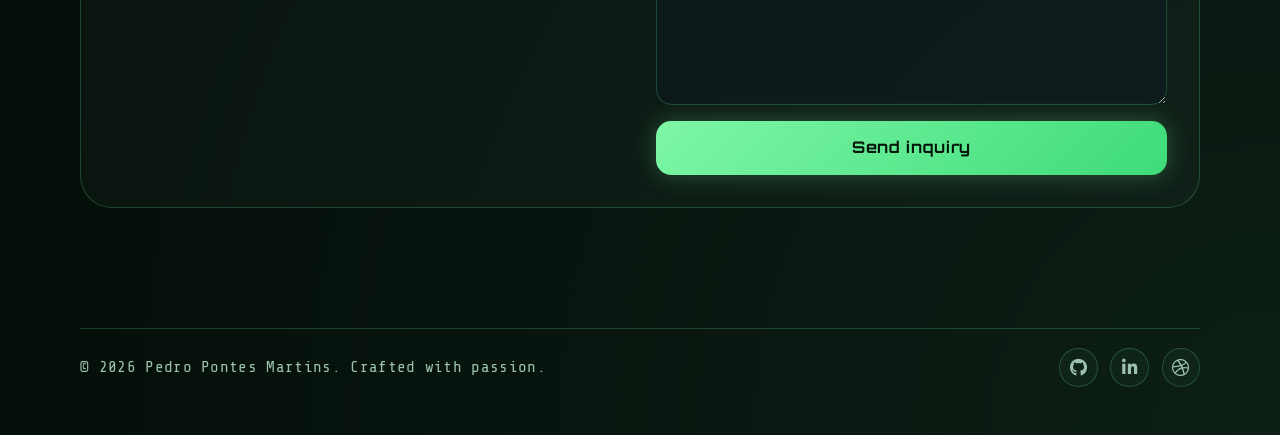
==== commit 3fd4e19b: "Update programming example in index.html" ====
--- a/index.html
+++ b/index.html
@@ -56,9 +56,8 @@
           <div class="hero-copy reveal">
             <span class="eyebrow">Learning and building every day</span>
             <h1>
-               <span>const love = programming;
-console.log(`I ❤️ ${love}`);
-</span>
+               <span>if programming:
+    love = True</span>
             </h1>
             <p>
               I’m a young developer learning by building, designing interfaces, and creating
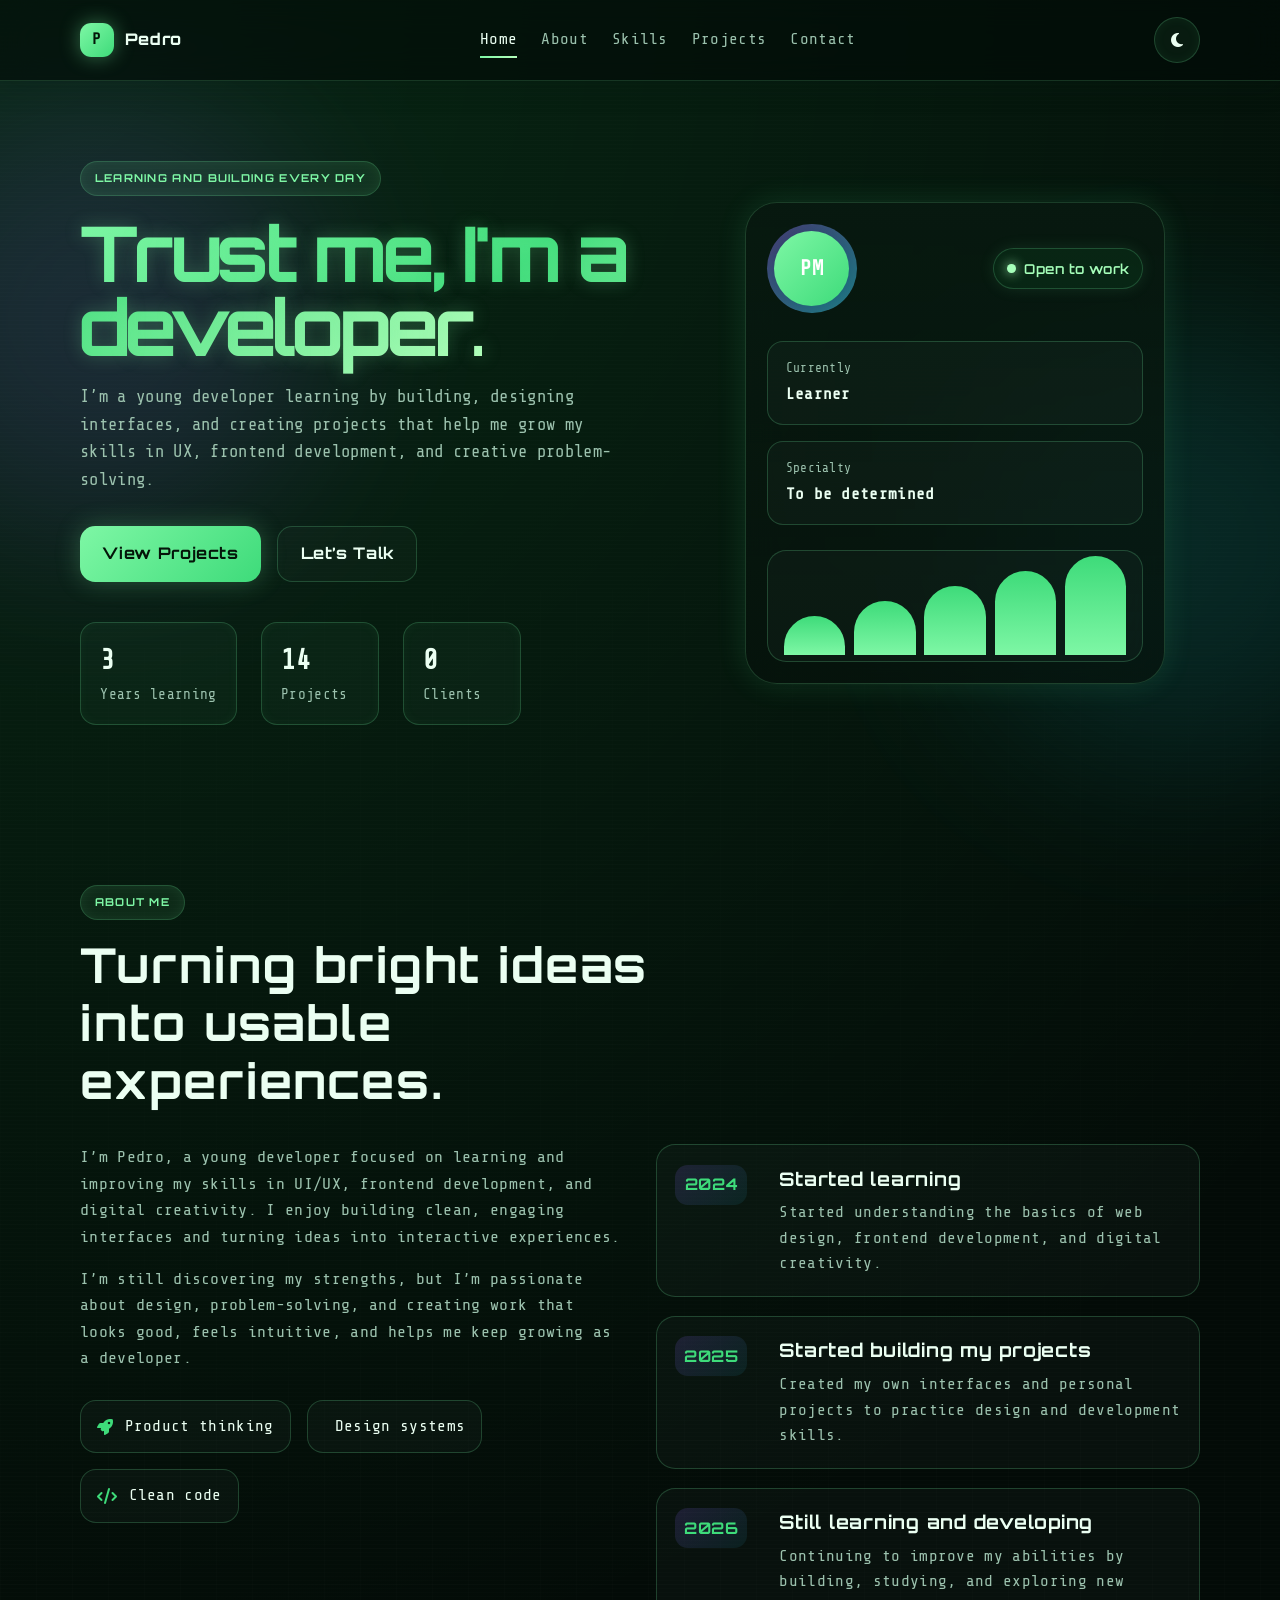
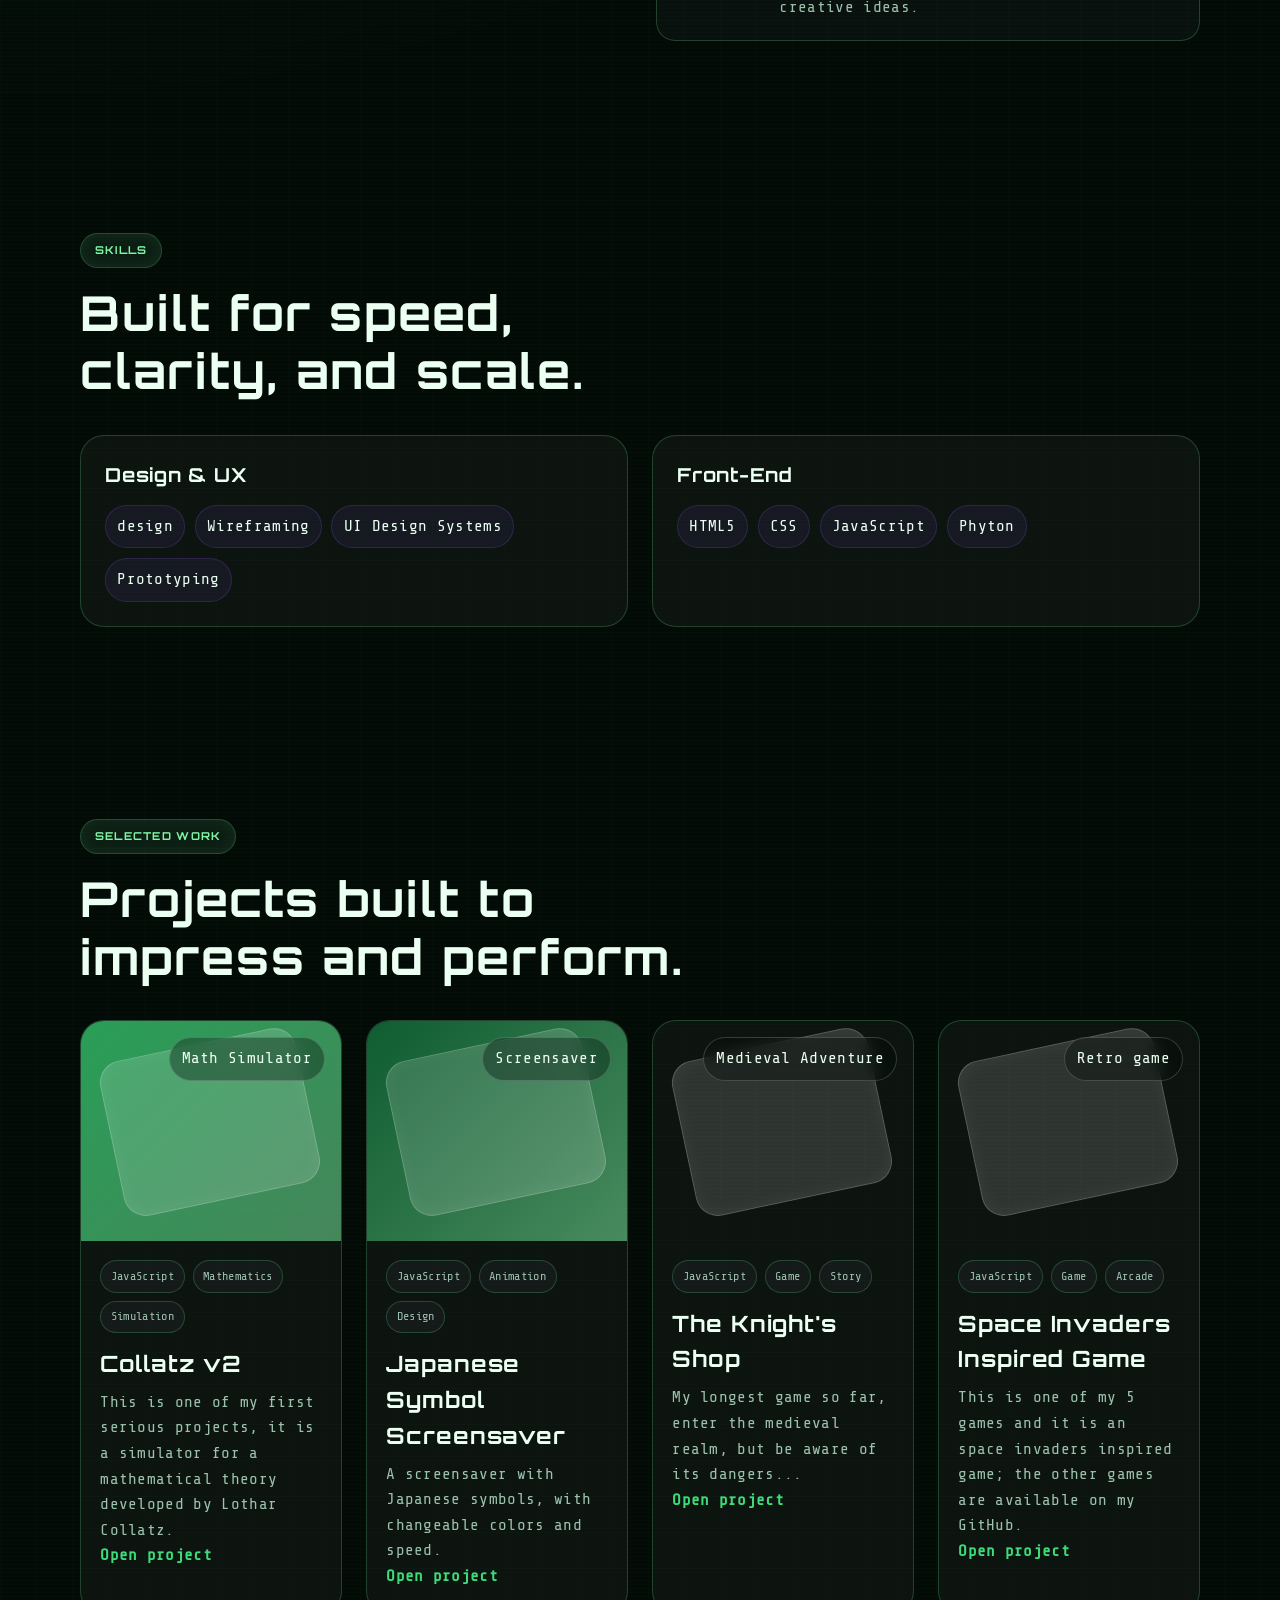
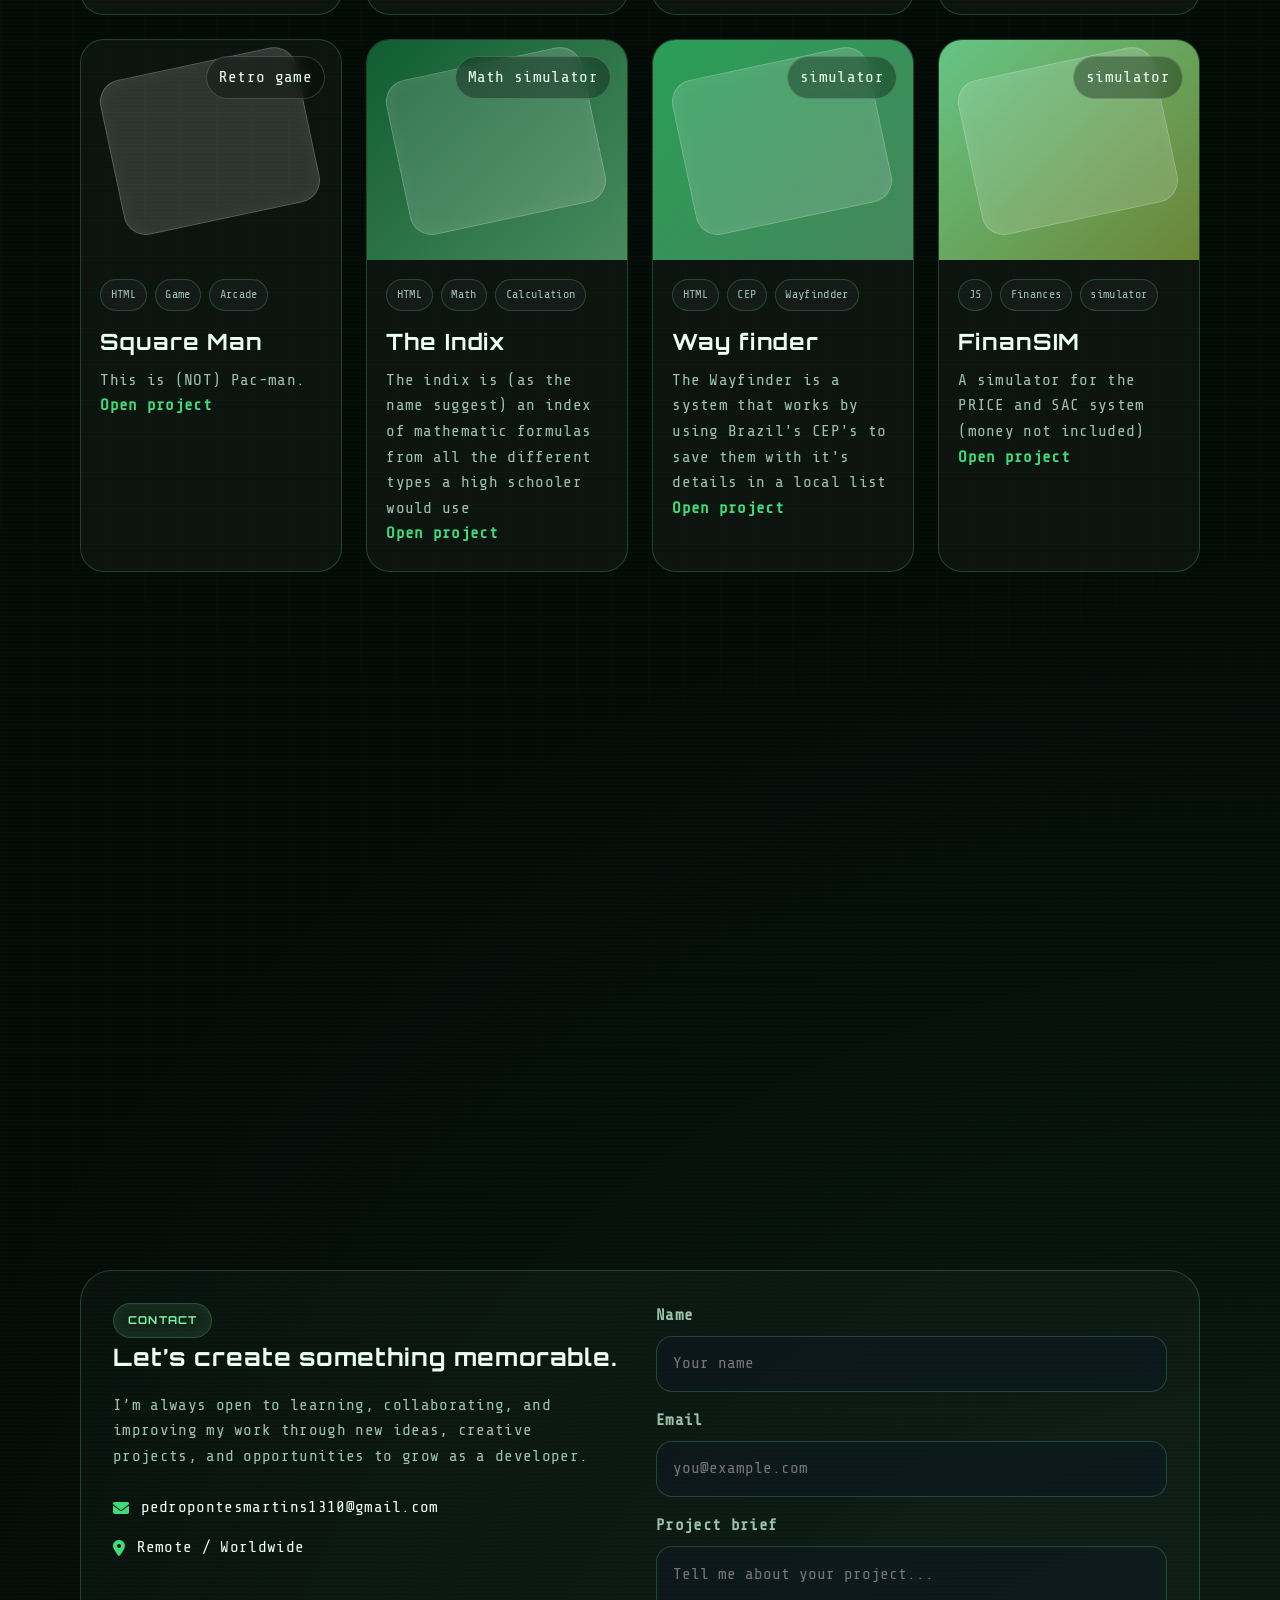
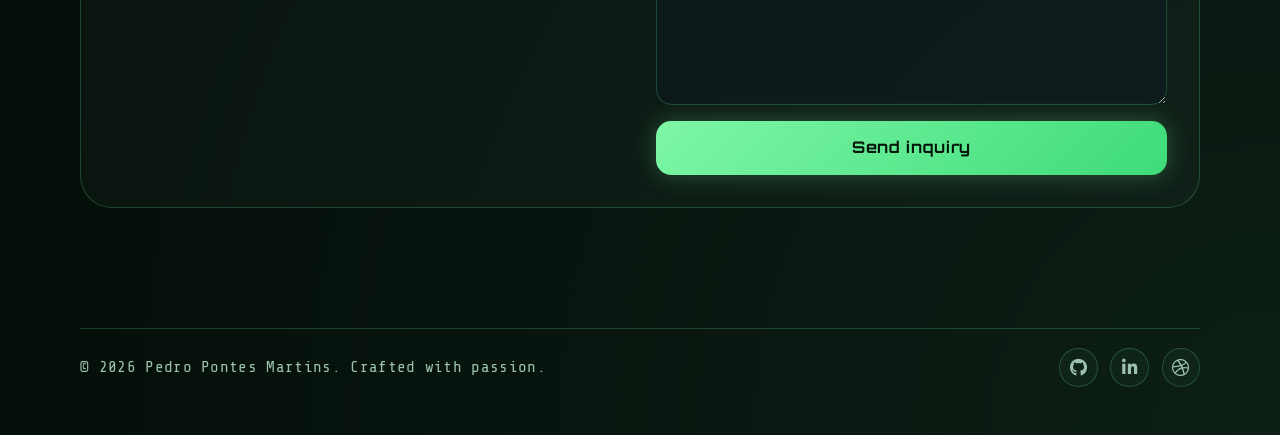
==== commit 373ae258: "Update hero text in index.html" ====
--- a/index.html
+++ b/index.html
@@ -56,8 +56,7 @@
           <div class="hero-copy reveal">
             <span class="eyebrow">Learning and building every day</span>
             <h1>
-               <span>if programming:
-    love = True</span>
+               <span>Trust me, I'm a developer.</span>
             </h1>
             <p>
               I’m a young developer learning by building, designing interfaces, and creating
